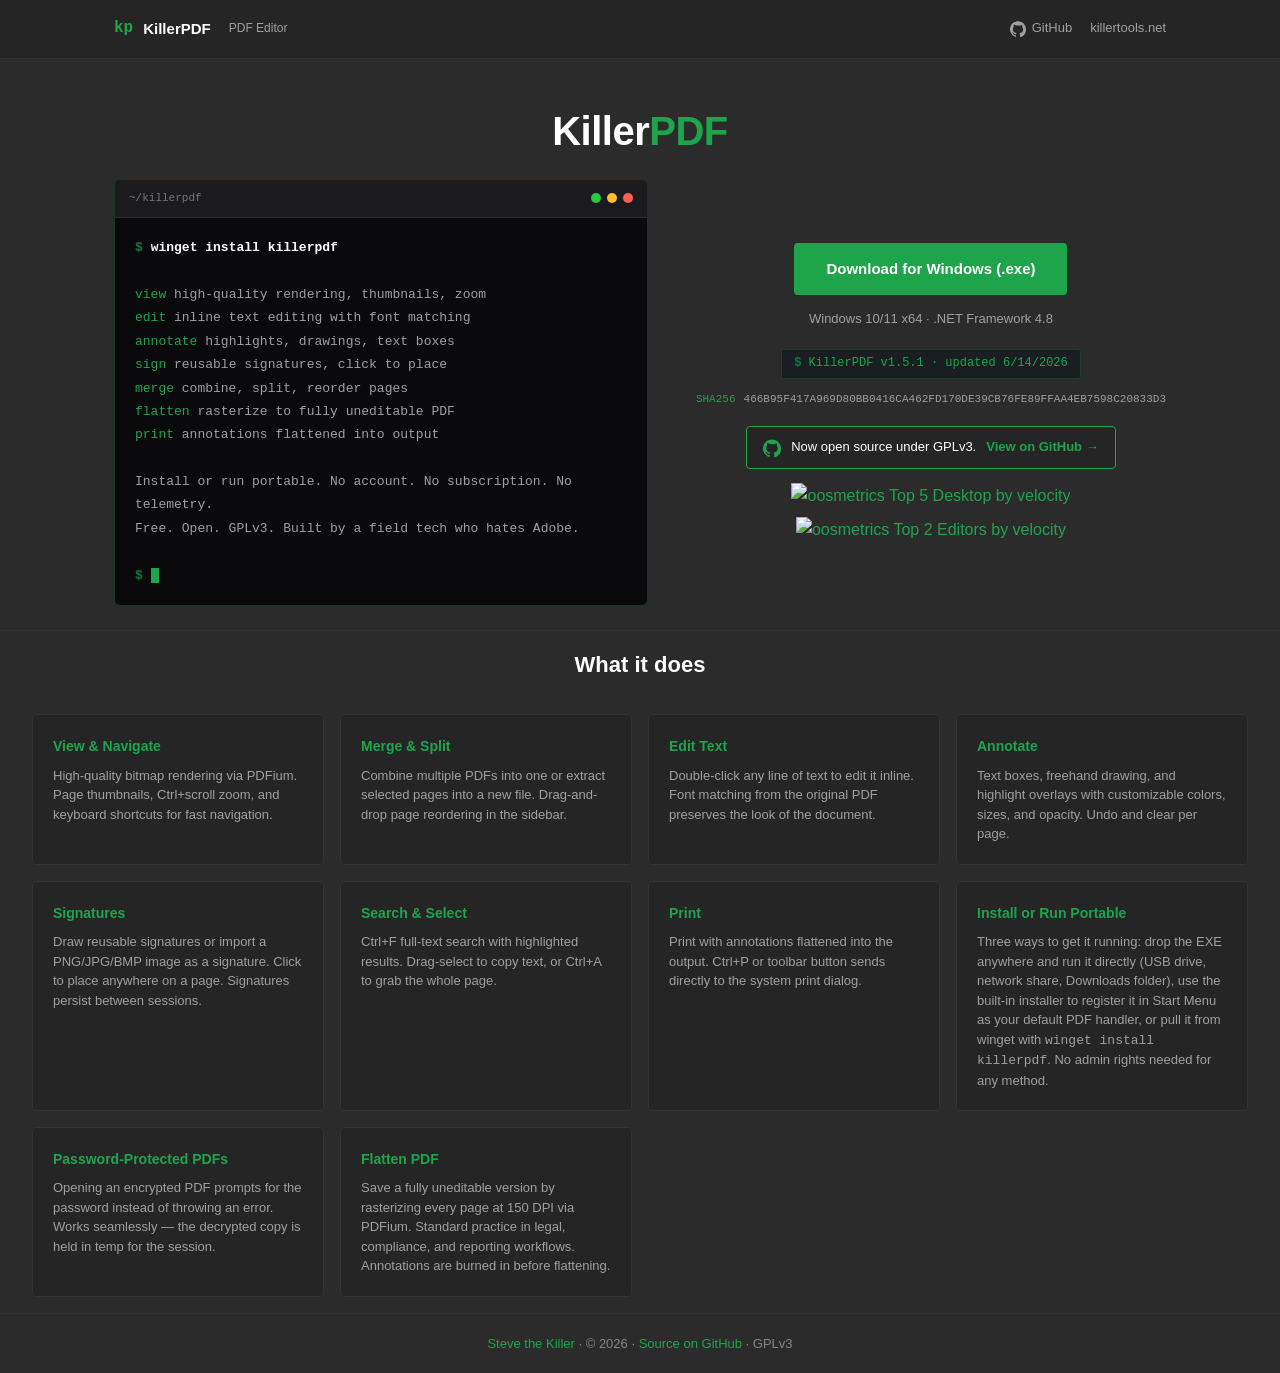
==== pdf-landing/index.html @ 7a5ebb01 "v1.5.1: fix #72 Flate/EOF open, multi-core flatten, grid fixes" ====
<!DOCTYPE html>
<html>
<head>
<meta charset="utf-8">
<meta name="viewport" content="width=device-width, initial-scale=1">
<title>KillerPDF - Free, open-source PDF editor for Windows</title>
<meta name="description" content="One exe. Install or run portable — no account, no subscription, no telemetry. Local PDF editor built by a field tech who hates Adobe. GPLv3.">
<link rel="icon" type="image/x-icon" href="/favicon.ico">
<meta property="og:type" content="website">
<meta property="og:url" content="https://pdf.killertools.net/">
<meta property="og:title" content="KillerPDF - Free, open-source PDF editor for Windows">
<meta property="og:description" content="One exe. Install or run portable — no account, no subscription, no telemetry. Local PDF editor built by a field tech who hates Adobe. GPLv3.">
<meta property="og:image" content="https://pdf.killertools.net/og-image.png">
<meta property="og:image:width" content="1200">
<meta property="og:image:height" content="630">
<meta property="og:image:type" content="image/png">
<meta name="twitter:card" content="summary_large_image">
<meta name="twitter:title" content="KillerPDF - Free, open-source PDF editor for Windows">
<meta name="twitter:description" content="One exe. Install or run portable — no account, no subscription, no telemetry. Local PDF editor built by a field tech who hates Adobe. GPLv3.">
<meta name="twitter:image" content="https://pdf.killertools.net/og-image.png">
<script defer src="https://koya.thekiller.net/script.js" data-website-id="4036b11d-f6c0-4254-b448-933d3e38b0cb"></script>
<style>
*, *::before, *::after { margin: 0; padding: 0; box-sizing: border-box; }
:root {
  --primary: #1ea54c;
  --primary-hover: #36AD6A;
  --primary-pressed: #0C7A43;
  --bg: #2b2b2b;
  --surface: #252525;
  --card-border: #333333;
  --table-header: #353535;
  --text: #ffffff;
  --muted: #a0a0a0;
}
body {
  font-family: -apple-system, BlinkMacSystemFont, 'Segoe UI', Roboto, sans-serif;
  background: var(--bg) url('grain.png') repeat;
  background-size: 256px 256px;
  color: var(--text);
  line-height: 1.6;
  min-height: 100vh;
}
a { color: var(--primary); text-decoration: none; }
a:hover { color: var(--primary-hover); }
.container { max-width: 1100px; margin: 0 auto; padding: 0 24px; }
header { border-bottom: 1px solid var(--card-border); padding: 16px 0; background: var(--surface); }
.header-inner { display: flex; align-items: center; justify-content: space-between; }
.logo { display: flex; align-items: center; gap: 10px; }
.logo-mark { font-family: Consolas, monospace; font-size: 16px; font-weight: bold; color: var(--primary); }
.logo-text { font-size: 15px; font-weight: 600; }
.logo-sub { font-size: 12px; color: var(--muted); margin-left: 8px; }
.header-link { font-size: 13px; color: var(--muted); }
.header-link:hover { color: var(--primary); }
.hero { padding: 40px 0 24px; text-align: center; }
.hero h1 { font-size: 40px; font-weight: 700; margin-bottom: 16px; letter-spacing: -0.5px; }
.hero h1 span { color: var(--primary); }
.hero p { font-size: 17px; color: var(--muted); max-width: 560px; margin: 0 auto 16px; }
.hero p:last-of-type { margin-bottom: 40px; }
.hero-columns { display: grid; grid-template-columns: 1.3fr 1fr; gap: 48px; align-items: center; }
.hero-cta { display: flex; flex-direction: column; align-items: center; }
.terminal { background: #0a0a0c; border: 1px solid rgba(30,165,76,0.3); border-radius: 6px; margin: 0; text-align: left; overflow: hidden; transition: border-color 0.15s; }
.terminal:hover { border-color: rgba(30,165,76,0.6); }
.terminal-bar { display: flex; align-items: center; justify-content: space-between; padding: 10px 14px; background: rgba(255,255,255,0.07); border-bottom: 1px solid rgba(255,255,255,0.08); transition: background 0.1s; }
.terminal:hover .terminal-bar { background: rgba(30,165,76,0.14); }
.terminal-dots { display: flex; gap: 6px; align-items: center; }
.terminal-dot { width: 10px; height: 10px; border-radius: 50%; }
.terminal-dot.green  { background: #28c840; }
.terminal-dot.yellow { background: #febc2e; }
.terminal-dot.red    { background: #ff5f57; }
.terminal-title { font-family: Consolas, monospace; font-size: 11px; color: rgba(255,255,255,0.40); }
.terminal-body { padding: 18px 20px; font-family: Consolas, monospace; font-size: 13px; line-height: 1.8; }
.terminal-body .prompt { color: var(--primary-pressed); font-weight: bold; }
.terminal-body .cmd { color: var(--text); font-weight: bold; }
.terminal-body .flag { color: var(--primary); }
.terminal-body .out { color: var(--muted); }
.terminal-body .out .label { color: var(--primary); }
.terminal-body .cursor { display: inline-block; width: 8px; height: 15px; background: var(--primary); vertical-align: text-bottom; animation: blink 1s step-end infinite; }
@keyframes blink { 50% { opacity: 0; } }
.download-btn { display: inline-flex; align-items: center; gap: 10px; background: var(--primary); color: #fff; font-size: 15px; font-weight: 600; padding: 14px 32px; border-radius: 4px; transition: background 0.15s; }
.download-btn:hover { background: var(--primary-hover); color: #fff; }
.download-btn:active { background: var(--primary-pressed); }
.download-meta { margin-top: 14px; font-size: 13px; color: var(--muted); }
.download-meta code { background: var(--surface); padding: 2px 6px; border-radius: 3px; font-family: Consolas, monospace; font-size: 12px; }.verify-download { margin-top: 14px; font-size: 13px; color: var(--muted); }
.verify-download summary { cursor: pointer; user-select: none; list-style: none; display: inline-flex; align-items: center; gap: 8px; }
.verify-download summary::-webkit-details-marker { display: none; }
.verify-download summary::before { content: ""; display: inline-block; width: 0; height: 0; border-left: 4px solid transparent; border-right: 4px solid transparent; border-top: 5px solid var(--primary); transform: rotate(-90deg); transition: transform 0.15s; }
.verify-download[open] summary::before { transform: rotate(0); }
.verify-download summary:hover { color: var(--text); }
.verify-download-box { margin-top: 12px; padding: 0; font-family: Consolas, monospace; font-size: 11px; color: var(--muted); text-align: center; overflow-x: auto; white-space: nowrap; }
.verify-download-box .hash-label { color: var(--primary); margin-right: 8px; }
.features { padding: 16px 32px; border-top: 1px solid var(--card-border); }
.features-inner { max-width: 1400px; margin: 0 auto; }
.features h2 { font-size: 22px; font-weight: 600; margin-bottom: 32px; text-align: center; }
.feature-grid { display: grid; grid-template-columns: repeat(auto-fill, minmax(260px, 1fr)); gap: 16px; }
.feature-card { background: var(--surface); border: 1px solid var(--card-border); border-radius: 4px; padding: 20px; }
.feature-card h3 { font-size: 14px; font-weight: 600; margin-bottom: 8px; color: var(--primary); }
.feature-card p { font-size: 13px; color: var(--muted); line-height: 1.5; }
.requirements { padding: 40px 0 60px; border-top: 1px solid var(--card-border); }
.requirements h2 { font-size: 22px; font-weight: 600; margin-bottom: 20px; text-align: center; }
.req-box { background: var(--surface); border: 1px solid var(--card-border); border-radius: 4px; padding: 20px 24px; max-width: 480px; margin: 0 auto; }
.req-box p { font-size: 13px; color: var(--muted); margin-bottom: 8px; }
.req-box p:last-child { margin-bottom: 0; }
.req-box strong { color: var(--text); font-weight: 600; }
.req-box a { color: var(--primary); }
footer { border-top: 1px solid var(--card-border); padding: 20px 0; text-align: center; }
footer p { font-size: 13px; color: #838587; }
footer a { color: var(--primary); text-decoration: none; }
footer a:hover { color: var(--primary-hover); }
* { scrollbar-width: thin; scrollbar-color: #1ea54c55 transparent; }
::-webkit-scrollbar { width: 4px; height: 4px; }
::-webkit-scrollbar-track { background: transparent; }
::-webkit-scrollbar-thumb { background: #1ea54c55; border-radius: 4px; }
::-webkit-scrollbar-thumb:hover { background: #1ea54c; }
.version-badge { display: inline-block; background: #1a1d22; border: 1px solid rgba(30,165,76,0.25); border-radius: 3px; padding: 4px 12px; font-family: Consolas, monospace; font-size: 12px; color: var(--primary); margin-top: 20px; }
.version-badge .prompt { color: var(--primary-pressed); font-weight: bold; }
.updated-date { margin-top: 8px; font-size: 11px; color: var(--muted); font-family: Consolas, monospace; text-align: center; }
.oss-banner { display: flex; align-items: center; justify-content: center; gap: 10px; margin-top: 18px; padding: 10px 16px; background: var(--surface); border: 1px solid var(--primary); border-radius: 4px; max-width: 480px; margin-left: auto; margin-right: auto; font-size: 13px; }
.oss-banner svg { width: 18px; height: 18px; flex-shrink: 0; fill: var(--primary); }
.oss-banner .oss-text { color: var(--text); }
.oss-banner .oss-link { color: var(--primary); font-weight: 600; }
.oss-banner .oss-link:hover { color: var(--primary-hover); text-decoration: underline; }
.header-gh { display: inline-flex; align-items: center; gap: 6px; }
.header-gh svg { width: 16px; height: 16px; fill: currentColor; }
@media (max-width: 700px) {
  .hero-columns { grid-template-columns: 1fr; }
}
@media (max-width: 600px) {
  .hero { padding: 48px 0 40px; }
  .hero h1 { font-size: 28px; }
  .hero p { font-size: 15px; }
  .terminal-body { font-size: 12px; padding: 14px 16px; }
  .feature-grid { gap: 10px; }
}
</style>
</head>
<body>
<header>
<div class="container">
<div class="header-inner">
<div class="logo">
<span class="logo-mark">kp</span>
<span class="logo-text">KillerPDF</span>
<span class="logo-sub">PDF Editor</span>
</div>
<div style="display: flex; align-items: center; gap: 18px;">
<a href="https://github.com/SteveTheKiller/KillerPDF" class="header-link header-gh" target="_blank" rel="noopener"><svg viewBox="0 0 24 24"><path d="M12 .5C5.37.5 0 5.87 0 12.5c0 5.29 3.44 9.77 8.2 11.36.6.11.82-.26.82-.58v-2.04c-3.34.72-4.04-1.61-4.04-1.61-.55-1.38-1.34-1.75-1.34-1.75-1.09-.74.08-.73.08-.73 1.2.08 1.84 1.24 1.84 1.24 1.07 1.84 2.81 1.31 3.5 1 .11-.78.42-1.31.76-1.61-2.67-.3-5.47-1.33-5.47-5.93 0-1.31.47-2.38 1.24-3.22-.13-.3-.54-1.52.11-3.17 0 0 1.01-.32 3.3 1.23A11.5 11.5 0 0112 6.8c1.02 0 2.05.14 3 .4 2.29-1.55 3.3-1.23 3.3-1.23.65 1.65.24 2.87.12 3.17.77.84 1.23 1.91 1.23 3.22 0 4.61-2.8 5.63-5.48 5.92.43.37.81 1.1.81 2.22v3.29c0 .32.22.7.82.58A12 12 0 0024 12.5C24 5.87 18.63.5 12 .5z"/></svg>GitHub</a>
<a href="https://killertools.net" class="header-link">killertools.net</a>
</div>
</div>
</div>
</header>

<div class="container">
<section class="hero">
<h1>Killer<span>PDF</span></h1>
<div class="hero-columns">
<div class="hero-terminal">
<div class="terminal">
<div class="terminal-bar">
<span class="terminal-title">~/killerpdf</span>
<div class="terminal-dots"><span class="terminal-dot green"></span><span class="terminal-dot yellow"></span><span class="terminal-dot red"></span></div>
</div>
<div class="terminal-body">
<span class="prompt">$</span> <span class="cmd">winget install killerpdf</span><br>
<br>
<span class="out"><span class="label">view</span> high-quality rendering, thumbnails, zoom</span><br>
<span class="out"><span class="label">edit</span> inline text editing with font matching</span><br>
<span class="out"><span class="label">annotate</span> highlights, drawings, text boxes</span><br>
<span class="out"><span class="label">sign</span> reusable signatures, click to place</span><br>
<span class="out"><span class="label">merge</span> combine, split, reorder pages</span><br>
<span class="out"><span class="label">flatten</span> rasterize to fully uneditable PDF</span><br>
<span class="out"><span class="label">print</span> annotations flattened into output</span><br>
<br>
<span class="out">Install or run portable. No account. No subscription. No telemetry.</span><br>
<span class="out">Free. Open. GPLv3. Built by a field tech who hates Adobe.</span><br>
<br>
<span class="prompt">$</span> <span class="cursor"></span>
</div>
</div>
</div>
<div class="hero-cta">
<a href="https://github.com/SteveTheKiller/KillerPDF/releases/latest/download/KillerPDF.exe" class="download-btn">Download for Windows (.exe)</a>
<div class="download-meta">Windows 10/11 x64 · .NET Framework 4.8</div>
<div class="version-badge"><span class="prompt">$</span> KillerPDF v1.5.1 &middot; updated 6/14/2026</div>
<div class="verify-download-box"><span class="hash-label">SHA256</span>466B95F417A969D80BB0416CA462FD170DE39CB76FE89FFAA4EB7598C20833D3</div>
<div class="oss-banner">
<svg viewBox="0 0 24 24"><path d="M12 .5C5.37.5 0 5.87 0 12.5c0 5.29 3.44 9.77 8.2 11.36.6.11.82-.26.82-.58v-2.04c-3.34.72-4.04-1.61-4.04-1.61-.55-1.38-1.34-1.75-1.34-1.75-1.09-.74.08-.73.08-.73 1.2.08 1.84 1.24 1.84 1.24 1.07 1.84 2.81 1.31 3.5 1 .11-.78.42-1.31.76-1.61-2.67-.3-5.47-1.33-5.47-5.93 0-1.31.47-2.38 1.24-3.22-.13-.3-.54-1.52.11-3.17 0 0 1.01-.32 3.3 1.23A11.5 11.5 0 0112 6.8c1.02 0 2.05.14 3 .4 2.29-1.55 3.3-1.23 3.3-1.23.65 1.65.24 2.87.12 3.17.77.84 1.23 1.91 1.23 3.22 0 4.61-2.8 5.63-5.48 5.92.43.37.81 1.1.81 2.22v3.29c0 .32.22.7.82.58A12 12 0 0024 12.5C24 5.87 18.63.5 12 .5z"/></svg>
<span class="oss-text">Now open source under GPLv3.</span>
<a href="https://github.com/SteveTheKiller/KillerPDF" class="oss-link" target="_blank" rel="noopener">View on GitHub &rarr;</a>
</div>
<div style="display:flex;flex-direction:column;align-items:center;gap:8px;margin-top:14px;"><a href="https://oosmetrics.com/repo/SteveTheKiller/KillerPDF" target="_blank" rel="noopener"><img src="badge-top5-desktop.svg" alt="oosmetrics Top 5 Desktop by velocity"></a><a href="https://oosmetrics.com/repo/SteveTheKiller/KillerPDF" target="_blank" rel="noopener"><img src="badge-top2-editors.svg" alt="oosmetrics Top 2 Editors by velocity"></a></div>
</div>
</div>
</section>
</div>

<section class="features">
<div class="features-inner">
<h2>What it does</h2>
<div class="feature-grid">
<div class="feature-card">
<h3>View &amp; Navigate</h3>
<p>High-quality bitmap rendering via PDFium. Page thumbnails, Ctrl+scroll zoom, and keyboard shortcuts for fast navigation.</p>
</div>
<div class="feature-card">
<h3>Merge &amp; Split</h3>
<p>Combine multiple PDFs into one or extract selected pages into a new file. Drag-and-drop page reordering in the sidebar.</p>
</div>
<div class="feature-card">
<h3>Edit Text</h3>
<p>Double-click any line of text to edit it inline. Font matching from the original PDF preserves the look of the document.</p>
</div>
<div class="feature-card">
<h3>Annotate</h3>
<p>Text boxes, freehand drawing, and highlight overlays with customizable colors, sizes, and opacity. Undo and clear per page.</p>
</div>
<div class="feature-card">
<h3>Signatures</h3>
<p>Draw reusable signatures or import a PNG/JPG/BMP image as a signature. Click to place anywhere on a page. Signatures persist between sessions.</p>
</div>
<div class="feature-card">
<h3>Search &amp; Select</h3>
<p>Ctrl+F full-text search with highlighted results. Drag-select to copy text, or Ctrl+A to grab the whole page.</p>
</div>
<div class="feature-card">
<h3>Print</h3>
<p>Print with annotations flattened into the output. Ctrl+P or toolbar button sends directly to the system print dialog.</p>
</div>
<div class="feature-card">
<h3>Install or Run Portable</h3>
<p>Three ways to get it running: drop the EXE anywhere and run it directly (USB drive, network share, Downloads folder), use the built-in installer to register it in Start Menu as your default PDF handler, or pull it from winget with <code>winget install killerpdf</code>. No admin rights needed for any method.</p>
</div>
<div class="feature-card">
<h3>Password-Protected PDFs</h3>
<p>Opening an encrypted PDF prompts for the password instead of throwing an error. Works seamlessly — the decrypted copy is held in temp for the session.</p>
</div>
<div class="feature-card">
<h3>Flatten PDF</h3>
<p>Save a fully uneditable version by rasterizing every page at 150 DPI via PDFium. Standard practice in legal, compliance, and reporting workflows. Annotations are burned in before flattening.</p>
</div>
</div>
</div>
</section>

<footer>
<div class="container">
<p><a href="https://thekiller.net">Steve the Killer</a> · © 2026 · <a href="https://github.com/SteveTheKiller/KillerPDF" target="_blank" rel="noopener">Source on GitHub</a> · GPLv3</p>
</div>
</footer>
</body>
</html>
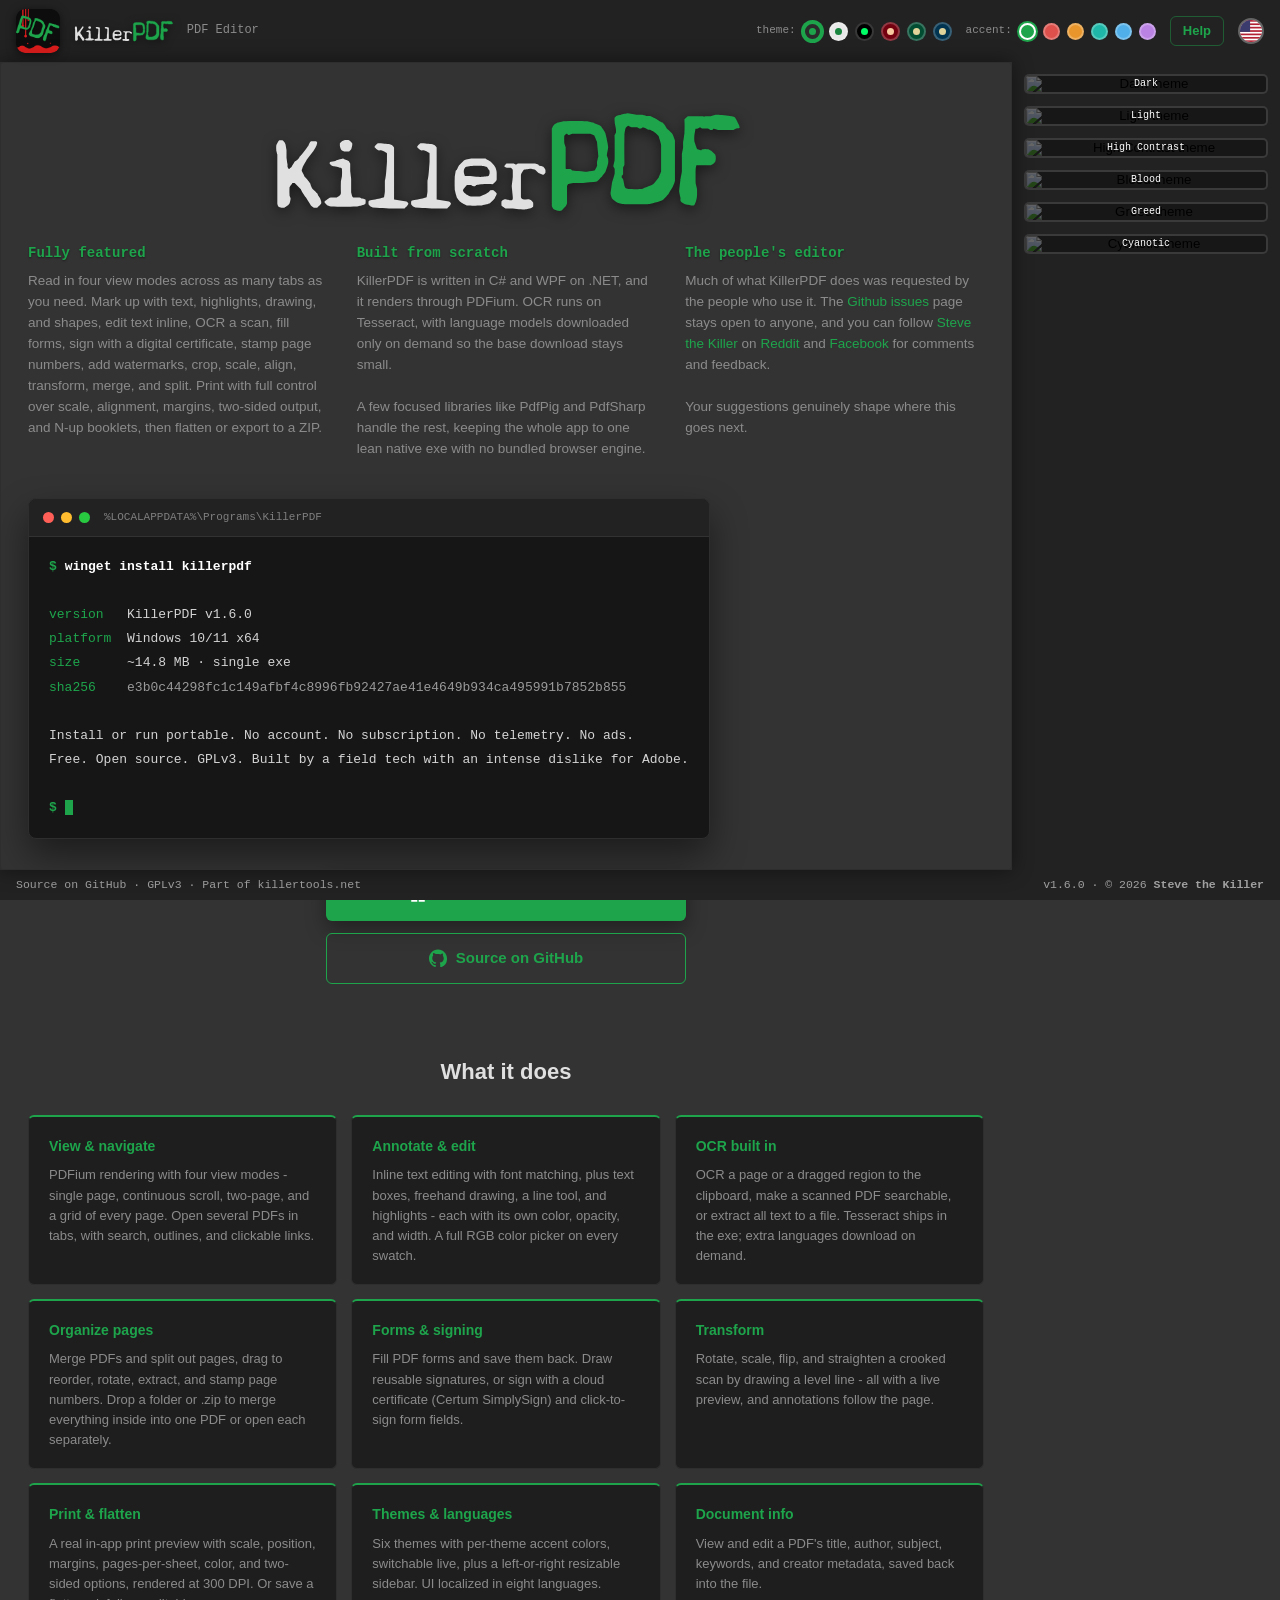
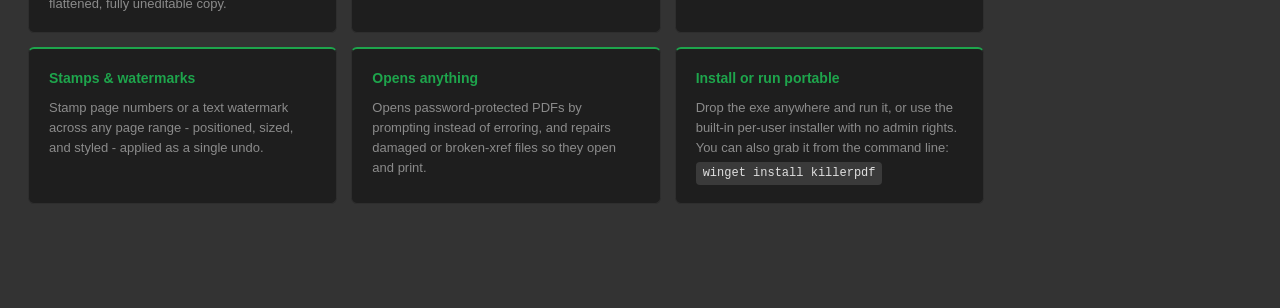
==== commit 126f915a: "v1.5.9: flicker-free equal-width tabs, themed outline sidebar, OCR/stamp toolbar fixes, bigger title" ====
--- a/pdf-landing/index.html
+++ b/pdf-landing/index.html
@@ -1,251 +1,248 @@
 <!DOCTYPE html>
-<html>
+<html lang="en" data-theme="dark">
 <head>
 <meta charset="utf-8">
 <meta name="viewport" content="width=device-width, initial-scale=1">
+<meta name="darkreader-lock">
 <title>KillerPDF - Free, open-source PDF editor for Windows</title>
-<meta name="description" content="One exe. Install or run portable — no account, no subscription, no telemetry. Local PDF editor built by a field tech who hates Adobe. GPLv3.">
-<link rel="icon" type="image/x-icon" href="/favicon.ico">
+<meta name="description" content="One exe. Install or run portable - no account, no subscription, no telemetry. Local PDF editor. GPLv3.">
+<link rel="icon" type="image/x-icon" href="kp-icon.ico">
 <meta property="og:type" content="website">
 <meta property="og:url" content="https://pdf.killertools.net/">
 <meta property="og:title" content="KillerPDF - Free, open-source PDF editor for Windows">
-<meta property="og:description" content="One exe. Install or run portable — no account, no subscription, no telemetry. Local PDF editor built by a field tech who hates Adobe. GPLv3.">
+<meta property="og:description" content="One exe. Install or run portable - no account, no subscription, no telemetry. Local PDF editor. GPLv3.">
 <meta property="og:image" content="https://pdf.killertools.net/og-image.png">
 <meta property="og:image:width" content="1200">
 <meta property="og:image:height" content="630">
 <meta property="og:image:type" content="image/png">
 <meta name="twitter:card" content="summary_large_image">
 <meta name="twitter:title" content="KillerPDF - Free, open-source PDF editor for Windows">
-<meta name="twitter:description" content="One exe. Install or run portable — no account, no subscription, no telemetry. Local PDF editor built by a field tech who hates Adobe. GPLv3.">
+<meta name="twitter:description" content="One exe. Install or run portable - no account, no subscription, no telemetry. Local PDF editor. GPLv3.">
 <meta name="twitter:image" content="https://pdf.killertools.net/og-image.png">
 <script defer src="https://koya.thekiller.net/script.js" data-website-id="4036b11d-f6c0-4254-b448-933d3e38b0cb"></script>
+<link rel="stylesheet" href="kp.css">
 <style>
-*, *::before, *::after { margin: 0; padding: 0; box-sizing: border-box; }
-:root {
-  --primary: #1ea54c;
-  --primary-hover: #36AD6A;
-  --primary-pressed: #0C7A43;
-  --bg: #2b2b2b;
-  --surface: #252525;
-  --card-border: #333333;
-  --table-header: #353535;
-  --text: #ffffff;
-  --muted: #a0a0a0;
-}
-body {
-  font-family: -apple-system, BlinkMacSystemFont, 'Segoe UI', Roboto, sans-serif;
-  background: var(--bg) url('grain.png') repeat;
-  background-size: 256px 256px;
-  color: var(--text);
-  line-height: 1.6;
-  min-height: 100vh;
-}
-a { color: var(--primary); text-decoration: none; }
-a:hover { color: var(--primary-hover); }
-.container { max-width: 1100px; margin: 0 auto; padding: 0 24px; }
-header { border-bottom: 1px solid var(--card-border); padding: 16px 0; background: var(--surface); }
-.header-inner { display: flex; align-items: center; justify-content: space-between; }
-.logo { display: flex; align-items: center; gap: 10px; }
-.logo-mark { font-family: Consolas, monospace; font-size: 16px; font-weight: bold; color: var(--primary); }
-.logo-text { font-size: 15px; font-weight: 600; }
-.logo-sub { font-size: 12px; color: var(--muted); margin-left: 8px; }
-.header-link { font-size: 13px; color: var(--muted); }
-.header-link:hover { color: var(--primary); }
-.hero { padding: 40px 0 24px; text-align: center; }
-.hero h1 { font-size: 40px; font-weight: 700; margin-bottom: 16px; letter-spacing: -0.5px; }
-.hero h1 span { color: var(--primary); }
-.hero p { font-size: 17px; color: var(--muted); max-width: 560px; margin: 0 auto 16px; }
-.hero p:last-of-type { margin-bottom: 40px; }
-.hero-columns { display: grid; grid-template-columns: 1.3fr 1fr; gap: 48px; align-items: center; }
-.hero-cta { display: flex; flex-direction: column; align-items: center; }
-.terminal { background: #0a0a0c; border: 1px solid rgba(30,165,76,0.3); border-radius: 6px; margin: 0; text-align: left; overflow: hidden; transition: border-color 0.15s; }
-.terminal:hover { border-color: rgba(30,165,76,0.6); }
-.terminal-bar { display: flex; align-items: center; justify-content: space-between; padding: 10px 14px; background: rgba(255,255,255,0.07); border-bottom: 1px solid rgba(255,255,255,0.08); transition: background 0.1s; }
-.terminal:hover .terminal-bar { background: rgba(30,165,76,0.14); }
-.terminal-dots { display: flex; gap: 6px; align-items: center; }
-.terminal-dot { width: 10px; height: 10px; border-radius: 50%; }
-.terminal-dot.green  { background: #28c840; }
-.terminal-dot.yellow { background: #febc2e; }
-.terminal-dot.red    { background: #ff5f57; }
-.terminal-title { font-family: Consolas, monospace; font-size: 11px; color: rgba(255,255,255,0.40); }
-.terminal-body { padding: 18px 20px; font-family: Consolas, monospace; font-size: 13px; line-height: 1.8; }
-.terminal-body .prompt { color: var(--primary-pressed); font-weight: bold; }
-.terminal-body .cmd { color: var(--text); font-weight: bold; }
-.terminal-body .flag { color: var(--primary); }
-.terminal-body .out { color: var(--muted); }
-.terminal-body .out .label { color: var(--primary); }
-.terminal-body .cursor { display: inline-block; width: 8px; height: 15px; background: var(--primary); vertical-align: text-bottom; animation: blink 1s step-end infinite; }
+/* ---- Page-specific (landing) ---- */
+.content-inner { max-width: 1100px; margin: 0 auto; padding: 0 28px 50px; }
+
+/* Hero */
+.hero { padding: 48px 0 30px; text-align: center; }
+.hero .wm-logo { height: clamp(54px, 10vw, 104px); margin: 0 auto; filter: drop-shadow(0 4px 7px rgba(0,0,0,0.5)); }
+.hero .tagline { margin: 20px auto 0; max-width: 600px; font-size: 16px; color: var(--text2); }
+.hero-grid { display: flex; flex-wrap: wrap; gap: 30px 40px; align-items: center; margin: 38px auto 0; max-width: 980px; text-align: left; }
+
+/* Terminal (flat, no glow) */
+.terminal { background: #161616; border: 1px solid var(--border); border-radius: 8px; overflow: hidden; box-shadow: 0 16px 36px rgba(0,0,0,0.45); flex: 0 1 auto; width: max-content; max-width: 100%; }
+.terminal-bar { display: flex; align-items: center; gap: 10px; padding: 10px 14px; background: rgba(255,255,255,0.05); border-bottom: 1px solid rgba(255,255,255,0.07); }
+.terminal-dots { display: flex; gap: 7px; }
+.terminal-dot { width: 11px; height: 11px; border-radius: 50%; }
+.terminal-dot.red { background:#ff5f57; } .terminal-dot.yellow { background:#febc2e; } .terminal-dot.green { background:#28c840; }
+.terminal-title { font-family: Consolas, monospace; font-size: 11px; color: rgba(255,255,255,0.42); margin-left: 4px; }
+.terminal-body { padding: 18px 20px; font-family: Consolas, monospace; font-size: 13px; line-height: 1.85; color: #d4d4d4; white-space: nowrap; overflow-x: auto; }
+.terminal-body .prompt { color: #1ea54c; font-weight: bold; }
+.terminal-body .cmd { color: #fff; font-weight: bold; }
+.terminal-body .label { color: #1ea54c; }
+.terminal-body .hash { word-break: break-all; color: #9a9a9a; }
+.terminal-body .cursor { display: inline-block; width: 8px; height: 15px; background: #1ea54c; vertical-align: text-bottom; animation: blink 1s step-end infinite; }
 @keyframes blink { 50% { opacity: 0; } }
-.download-btn { display: inline-flex; align-items: center; gap: 10px; background: var(--primary); color: #fff; font-size: 15px; font-weight: 600; padding: 14px 32px; border-radius: 4px; transition: background 0.15s; }
-.download-btn:hover { background: var(--primary-hover); color: #fff; }
-.download-btn:active { background: var(--primary-pressed); }
-.download-meta { margin-top: 14px; font-size: 13px; color: var(--muted); }
-.download-meta code { background: var(--surface); padding: 2px 6px; border-radius: 3px; font-family: Consolas, monospace; font-size: 12px; }.verify-download { margin-top: 14px; font-size: 13px; color: var(--muted); }
-.verify-download summary { cursor: pointer; user-select: none; list-style: none; display: inline-flex; align-items: center; gap: 8px; }
-.verify-download summary::-webkit-details-marker { display: none; }
-.verify-download summary::before { content: ""; display: inline-block; width: 0; height: 0; border-left: 4px solid transparent; border-right: 4px solid transparent; border-top: 5px solid var(--primary); transform: rotate(-90deg); transition: transform 0.15s; }
-.verify-download[open] summary::before { transform: rotate(0); }
-.verify-download summary:hover { color: var(--text); }
-.verify-download-box { margin-top: 12px; padding: 0; font-family: Consolas, monospace; font-size: 11px; color: var(--muted); text-align: center; overflow-x: auto; white-space: nowrap; }
-.verify-download-box .hash-label { color: var(--primary); margin-right: 8px; }
-.features { padding: 16px 32px; border-top: 1px solid var(--card-border); }
-.features-inner { max-width: 1400px; margin: 0 auto; }
-.features h2 { font-size: 22px; font-weight: 600; margin-bottom: 32px; text-align: center; }
-.feature-grid { display: grid; grid-template-columns: repeat(auto-fill, minmax(260px, 1fr)); gap: 16px; }
-.feature-card { background: var(--surface); border: 1px solid var(--card-border); border-radius: 4px; padding: 20px; }
-.feature-card h3 { font-size: 14px; font-weight: 600; margin-bottom: 8px; color: var(--primary); }
-.feature-card p { font-size: 13px; color: var(--muted); line-height: 1.5; }
-.requirements { padding: 40px 0 60px; border-top: 1px solid var(--card-border); }
-.requirements h2 { font-size: 22px; font-weight: 600; margin-bottom: 20px; text-align: center; }
-.req-box { background: var(--surface); border: 1px solid var(--card-border); border-radius: 4px; padding: 20px 24px; max-width: 480px; margin: 0 auto; }
-.req-box p { font-size: 13px; color: var(--muted); margin-bottom: 8px; }
-.req-box p:last-child { margin-bottom: 0; }
-.req-box strong { color: var(--text); font-weight: 600; }
-.req-box a { color: var(--primary); }
-footer { border-top: 1px solid var(--card-border); padding: 20px 0; text-align: center; }
-footer p { font-size: 13px; color: #838587; }
-footer a { color: var(--primary); text-decoration: none; }
-footer a:hover { color: var(--primary-hover); }
-* { scrollbar-width: thin; scrollbar-color: #1ea54c55 transparent; }
-::-webkit-scrollbar { width: 4px; height: 4px; }
-::-webkit-scrollbar-track { background: transparent; }
-::-webkit-scrollbar-thumb { background: #1ea54c55; border-radius: 4px; }
-::-webkit-scrollbar-thumb:hover { background: #1ea54c; }
-.version-badge { display: inline-block; background: #1a1d22; border: 1px solid rgba(30,165,76,0.25); border-radius: 3px; padding: 4px 12px; font-family: Consolas, monospace; font-size: 12px; color: var(--primary); margin-top: 20px; }
-.version-badge .prompt { color: var(--primary-pressed); font-weight: bold; }
-.updated-date { margin-top: 8px; font-size: 11px; color: var(--muted); font-family: Consolas, monospace; text-align: center; }
-.oss-banner { display: flex; align-items: center; justify-content: center; gap: 10px; margin-top: 18px; padding: 10px 16px; background: var(--surface); border: 1px solid var(--primary); border-radius: 4px; max-width: 480px; margin-left: auto; margin-right: auto; font-size: 13px; }
-.oss-banner svg { width: 18px; height: 18px; flex-shrink: 0; fill: var(--primary); }
-.oss-banner .oss-text { color: var(--text); }
-.oss-banner .oss-link { color: var(--primary); font-weight: 600; }
-.oss-banner .oss-link:hover { color: var(--primary-hover); text-decoration: underline; }
-.header-gh { display: inline-flex; align-items: center; gap: 6px; }
-.header-gh svg { width: 16px; height: 16px; fill: currentColor; }
-@media (max-width: 700px) {
-  .hero-columns { grid-template-columns: 1fr; }
-}
-@media (max-width: 600px) {
-  .hero { padding: 48px 0 40px; }
-  .hero h1 { font-size: 28px; }
-  .hero p { font-size: 15px; }
-  .terminal-body { font-size: 12px; padding: 14px 16px; }
-  .feature-grid { gap: 10px; }
+
+/* Download CTA (flat) */
+.hero-cta { display: flex; flex-direction: column; align-items: flex-start; gap: 14px; flex: 1 1 260px; }
+.cta-row { display: flex; flex-direction: column; gap: 12px; align-items: center; width: 100%; }
+.download-btn { display: flex; align-items: center; justify-content: center; gap: 10px; width: 100%; max-width: 360px; background: var(--btn); color: var(--btn-text); font-size: 15px; font-weight: 700; padding: 14px 28px; border-radius: 6px; box-shadow: 0 8px 20px rgba(0,0,0,0.35); transition: filter 0.15s, transform 0.1s; }
+.download-btn:hover { filter: brightness(1.1); color: var(--btn-text); }
+.download-btn:active { transform: translateY(1px); }
+.download-btn svg { width: 18px; height: 18px; fill: currentColor; }
+.gh-btn { display: flex; align-items: center; justify-content: center; gap: 9px; width: 100%; max-width: 360px; border: 1.5px solid var(--btn); color: var(--btn); background: transparent; font-size: 15px; font-weight: 700; padding: 12.5px 24px; border-radius: 6px; transition: background 0.15s, color 0.15s; }
+.gh-btn:hover { background: var(--btn); color: var(--btn-text); }
+.gh-btn svg { width: 18px; height: 18px; fill: currentColor; }
+.hero-blurbs { display: grid; grid-template-columns: repeat(3, 1fr); gap: 30px; max-width: 980px; margin: 28px auto 0; text-align: left; }
+.blurb h3 { font-family: Consolas, monospace; font-size: 14px; font-weight: 700; color: var(--accent); margin-bottom: 7px; text-shadow: 0 1px 2px rgba(0,0,0,0.45); }
+.blurb p { font-size: 13.5px; color: var(--muted); line-height: 1.55; }
+
+/* Features */
+.features { padding: 40px 0 24px; }
+.features h2 { font-size: 22px; font-weight: 700; text-align: center; margin-bottom: 26px; }
+.feature-grid { display: grid; grid-template-columns: repeat(auto-fill, minmax(230px, 1fr)); gap: 14px; }
+.feature-card { background: var(--modal); border: 1px solid var(--border); border-top: 2px solid var(--accent); border-radius: 6px; padding: 18px 20px; transition: transform 0.12s, box-shadow 0.12s; }
+.feature-card:hover { transform: translateY(-3px); box-shadow: 0 14px 28px rgba(0,0,0,0.4); }
+.feature-card h3 { font-size: 14px; font-weight: 700; margin-bottom: 8px; color: var(--accent); }
+.feature-card p { font-size: 13px; color: var(--muted); line-height: 1.55; }
+.feature-card code { display: inline-block; margin-top: 4px; background: var(--panel); padding: 2px 7px; border-radius: 4px; font-family: Consolas, monospace; font-size: 12px; color: var(--text); white-space: nowrap; }
+
+/* Sidebar (the app's thumbnail pane) */
+.sb-thumbs { padding: 12px; display: flex; flex-direction: column; gap: 12px; overflow-y: auto; flex: 1; }
+.sb-thumb { border: 2px solid transparent; border-radius: 5px; overflow: hidden; cursor: pointer; background: var(--panel); transition: border-color 0.15s, transform 0.12s; position: relative; }
+.sb-thumb:hover { transform: translateY(-2px); border-color: color-mix(in srgb, var(--accent) 50%, var(--border)); }
+.sb-thumb img { display: block; width: 100%; height: auto; }
+.sb-thumb .lbl { position: absolute; left: 0; right: 0; bottom: 0; font-size: 10px; font-family: Consolas, monospace; text-align: center; padding: 3px 0; background: rgba(0,0,0,0.6); color: #fff; }
+
+/* Narrow screens: stack everything, drop the screenshot strip to the bottom */
+@media (max-width: 900px) {
+  .content-inner { padding: 0 16px 42px; }
+  .hero-grid { flex-direction: column; align-items: stretch; }
+  .terminal { min-width: 0; width: 100%; flex: 1 1 auto; }
+  .terminal-body { font-size: 12px; }
+  .hero-blurbs { grid-template-columns: 1fr; gap: 22px; }
+  .feature-grid { grid-template-columns: 1fr; }
+  .hero-cta { align-items: center; text-align: center; }
+  .sb-thumbs { flex-direction: row; overflow-x: auto; }
+  .sb-thumb { min-width: 150px; }
 }
 </style>
 </head>
 <body>
-<header>
-<div class="container">
-<div class="header-inner">
-<div class="logo">
-<span class="logo-mark">kp</span>
-<span class="logo-text">KillerPDF</span>
-<span class="logo-sub">PDF Editor</span>
-</div>
-<div style="display: flex; align-items: center; gap: 18px;">
-<a href="https://github.com/SteveTheKiller/KillerPDF" class="header-link header-gh" target="_blank" rel="noopener"><svg viewBox="0 0 24 24"><path d="M12 .5C5.37.5 0 5.87 0 12.5c0 5.29 3.44 9.77 8.2 11.36.6.11.82-.26.82-.58v-2.04c-3.34.72-4.04-1.61-4.04-1.61-.55-1.38-1.34-1.75-1.34-1.75-1.09-.74.08-.73.08-.73 1.2.08 1.84 1.24 1.84 1.24 1.07 1.84 2.81 1.31 3.5 1 .11-.78.42-1.31.76-1.61-2.67-.3-5.47-1.33-5.47-5.93 0-1.31.47-2.38 1.24-3.22-.13-.3-.54-1.52.11-3.17 0 0 1.01-.32 3.3 1.23A11.5 11.5 0 0112 6.8c1.02 0 2.05.14 3 .4 2.29-1.55 3.3-1.23 3.3-1.23.65 1.65.24 2.87.12 3.17.77.84 1.23 1.91 1.23 3.22 0 4.61-2.8 5.63-5.48 5.92.43.37.81 1.1.81 2.22v3.29c0 .32.22.7.82.58A12 12 0 0024 12.5C24 5.87 18.63.5 12 .5z"/></svg>GitHub</a>
-<a href="https://killertools.net" class="header-link">killertools.net</a>
-</div>
-</div>
-</div>
-</header>
-
-<div class="container">
+
+<!-- Wordmark glyphs, rendered from the app's typewriter font -->
+<svg width="0" height="0" style="position:absolute" aria-hidden="true"><defs>
+<g id="wmg" transform="translate(40,944) scale(1,-1)"><g class="wm-killer" transform="translate(-26,0)"><path d="M37 517V48Q37 43 41.0 32.0Q45 21 47 19Q48 17 59.5 13.5Q71 10 76 9Q77 9 83.0 8.5Q89 8 92 8Q94 8 99.5 8.5Q105 9 105 9Q107 10 118.5 17.5Q130 25 135 29Q139 32 146.0 39.0Q153 46 154 48Q155 51 157.0 57.5Q159 64 160.5 72.0Q162 80 163.0 87.0Q164 94 164 97Q164 98 162.5 102.5Q161 107 159.0 111.5Q157 116 155.5 120.5Q154 125 154 126Q154 127 154 132Q154 138 153.5 145.0Q153 152 153 159Q153 166 153 170Q153 177 153.5 190.5Q154 204 154 205Q155 207 158.5 212.5Q162 218 166.5 224.0Q171 230 175.5 236.0Q180 242 183 244Q184 244 187.5 244.5Q191 245 193 245Q195 245 198.5 244.5Q202 244 203 244L262 185Q263 183 266.5 175.0Q270 167 271 165Q273 161 277.5 153.5Q282 146 287.0 138.5Q292 131 296.0 124.5Q300 118 301 117Q302 115 306.0 111.5Q310 108 311 107Q313 104 320.0 92.5Q327 81 335.0 67.5Q343 54 350.0 43.0Q357 32 359 29Q362 26 373.0 18.5Q384 11 389 9Q390 9 396.0 8.5Q402 8 404 8Q407 8 412.5 8.5Q418 9 418 9Q420 10 426.0 15.5Q432 21 438.0 27.0Q444 33 449.5 39.0Q455 45 457 48Q457 48 457.5 51.5Q458 55 458 57Q458 59 457.5 63.0Q457 67 457 68Q456 72 452.5 83.0Q449 94 447 97Q447 98 444.0 102.5Q441 107 438.0 111.5Q435 116 432.0 120.5Q429 125 428 126Q427 128 423.5 136.0Q420 144 418.0 146.0Q416 148 409.0 155.0Q402 162 393.5 170.0Q385 178 377.5 185.5Q370 193 369 195Q368 196 365.0 203.5Q362 211 359.0 219.0Q356 227 353.5 234.5Q351 242 350 244Q349 245 345.5 250.0Q342 255 337.0 261.5Q332 268 327.5 274.0Q323 280 320 283Q319 285 310.5 292.5Q302 300 301 302Q299 305 295.0 313.0Q291 321 286.5 330.0Q282 339 277.5 348.0Q273 357 271 361V366V371Q273 376 276.5 387.0Q280 398 281 400Q283 404 288.5 414.5Q294 425 300.5 436.0Q307 447 312.5 456.5Q318 466 320.0 469.0Q322 472 331.0 483.5Q340 495 349.5 508.0Q359 521 368.0 532.5Q377 544 379.0 547.0Q381 550 385.5 557.0Q390 564 394.5 571.5Q399 579 403.0 586.0Q407 593 408 596Q410 598 413.5 609.0Q417 620 418 625V630V635Q417 637 413.5 640.5Q410 644 408 645H384H359Q358 644 354.5 640.5Q351 637 350.0 635.0Q349 633 346.0 627.5Q343 622 340.0 615.0Q337 608 334.0 602.5Q331 597 330 596Q328 593 320.0 582.0Q312 571 302.5 558.5Q293 546 284.0 534.5Q275 523 271 517Q270 515 262.0 507.5Q254 500 252 498Q251 497 248.5 492.5Q246 488 242.5 483.0Q239 478 236.0 474.0Q233 470 232.0 469.0Q231 468 227.0 465.0Q223 462 217.5 459.0Q212 456 208.0 453.0Q204 450 203 449Q201 447 197.0 440.0Q193 433 188.0 425.0Q183 417 179.0 409.5Q175 402 174 400Q172 397 164.0 390.0Q156 383 154 381Q154 380 152 380Q150 380 149 380Q145 380 144 381Q142 383 139.0 390.0Q136 397 135 400Q134 402 134.5 410.0Q135 418 135 420Q135 422 133.0 432.0Q131 442 129.5 453.5Q128 465 126.5 475.0Q125 485 125 488Q125 491 125 501Q125 511 125 522Q125 534 125 544Q125 554 125 557Q125 560 123.5 568.0Q122 576 120.5 585.5Q119 595 117.5 603.5Q116 612 115 615Q114 617 110.5 625.0Q107 633 105 635Q102 639 95.0 646.0Q88 653 86 654Q85 655 79 655Q74 655 72 655Q69 655 63 655Q57 655 56 654Q55 654 51.5 650.5Q48 647 47 645Q45 642 41.5 635.5Q38 629 35.0 623.0Q32 617 29.5 611.5Q27 606 27 605Q27 605 26.5 596.5Q26 588 26 583Q26 578 26.5 568.0Q27 558 27 557Q27 554 28.5 548.5Q30 543 31.5 536.5Q33 530 34.5 524.5Q36 519 37 517Z" transform="translate(0,0)"/><path d="M11 63Q11 62 11.5 60.0Q12 58 12 58Q16 53 27.0 42.0Q38 31 41 29Q46 27 60.5 23.0Q75 19 80 19Q86 19 102 19Q118 19 136.0 18.5Q154 18 170 18Q187 18 193 18Q204 18 222 18Q240 18 258.0 18.5Q276 19 289 19Q303 19 305 19Q307 19 315.0 20.0Q323 21 332.5 22.5Q342 24 350.5 26.0Q359 28 364 29Q368 30 379.5 33.5Q391 37 393 39Q395 40 399.0 43.5Q403 47 403 48Q404 50 404.5 58.0Q405 66 405 71Q405 74 404.5 80.5Q404 87 403 87Q402 88 396.5 90.0Q391 92 384.0 93.5Q377 95 371.0 96.0Q365 97 364 97Q362 98 354.5 102.5Q347 107 345 107Q343 107 334 107Q325 107 315 107Q306 107 297 107Q288 107 286 107Q284 107 280.5 111.0Q277 115 276 117Q274 122 270.5 137.0Q267 152 266 156Q266 160 266 179Q266 198 266 219Q266 241 266 259Q266 278 266 283Q266 286 264.5 297.5Q263 309 261.5 322.5Q260 336 258.5 347.0Q257 358 257 361Q257 364 257 374Q257 384 257 395Q257 407 257 417Q257 427 257 430Q256 432 252.5 439.0Q249 446 247 449Q245 451 241.5 454.5Q238 458 237 459Q236 459 231.5 460.5Q227 462 222.0 464.0Q217 466 213.0 467.5Q209 469 208 469Q206 470 198.0 474.5Q190 479 188 479Q187 479 172.0 475.0Q157 471 149 469Q147 468 134.5 464.0Q122 460 120 459Q117 458 111.5 456.5Q106 455 99.5 453.5Q93 452 87.5 450.5Q82 449 80 449Q80 449 76.0 449.5Q72 450 71 449Q69 448 65.5 445.0Q62 442 61 440Q61 439 60.5 437.5Q60 436 60 435Q60 433 60.5 431.5Q61 430 61 430Q63 426 70.5 418.5Q78 411 80.0 410.0Q82 409 89.5 407.5Q97 406 105.0 404.5Q113 403 120.0 402.0Q127 401 129 400Q133 399 139.5 397.5Q146 396 152.0 394.5Q158 393 163.0 392.0Q168 391 168 391Q170 390 173.5 386.5Q177 383 178 381Q178 377 178.5 364.0Q179 351 179 347Q179 340 178.5 327.0Q178 314 178 312Q178 310 176.5 303.0Q175 296 173.5 287.5Q172 279 170.0 272.0Q168 265 168 264Q168 257 167.5 240.5Q167 224 167 205Q167 186 167.5 169.5Q168 153 168 146Q168 144 164.5 136.5Q161 129 159 127Q155 123 143.5 115.5Q132 108 129 107Q127 107 118 107Q110 107 100 107Q90 107 81 107Q73 107 71 107Q69 107 62.0 103.0Q55 99 51.0 97.0Q47 95 36.0 87.5Q25 80 22 78Q20 76 16.5 72.5Q13 69 12 68Q12 68 11.5 66.0Q11 64 11 63ZM158 612Q158 609 158 603Q158 597 159 596Q159 593 162.5 581.5Q166 570 168 567Q169 565 172.5 561.5Q176 558 178 557Q181 555 188.5 551.0Q196 547 198 547Q199 547 209.0 546.5Q219 546 224 546Q229 546 237.5 546.5Q246 547 247 547Q249 548 256.5 555.5Q264 563 266 567Q267 568 268.5 573.0Q270 578 271.5 584.0Q273 590 274.5 596.5Q276 603 276 606Q276 607 276.5 611.0Q277 615 277 617Q277 619 276.5 622.0Q276 625 276 625Q274 628 270.0 632.5Q266 637 261.5 642.0Q257 647 252.5 650.5Q248 654 247 655Q246 655 238.0 655.5Q230 656 225 656Q220 656 209.5 655.5Q199 655 198 655Q196 654 188.5 650.5Q181 647 178 645Q174 642 167.0 634.5Q160 627 159 625Q158 625 158 620Q158 615 158 612Z" transform="translate(478,0)"/><path d="M55 10Q66 9 93.5 7.5Q121 6 152.5 4.5Q184 3 212.0 1.5Q240 0 251 0H304H358Q360 1 364.5 5.5Q369 10 373.5 14.5Q378 19 382.0 23.0Q386 27 387 29Q390 33 394.0 40.0Q398 47 397 49Q396 53 388.5 60.5Q381 68 378 68L260 88V586Q260 588 253.0 595.5Q246 603 241 606Q239 608 231.0 611.5Q223 615 221 616Q218 616 207.0 617.5Q196 619 181.5 620.5Q167 622 153.5 623.5Q140 625 133 626H116H104Q102 625 98.0 621.5Q94 618 89.5 613.0Q85 608 81.0 603.5Q77 599 75 596Q74 596 74 591Q74 587 75 586Q77 584 84.0 576.5Q91 569 94 567Q96 565 104.0 561.5Q112 558 114 557Q116 557 128.5 557.5Q141 558 143 557Q144 557 149.5 554.5Q155 552 161.0 549.0Q167 546 173.0 542.5Q179 539 182 538Q184 537 187.5 533.5Q191 530 192 528V489V450Q192 443 190.5 425.0Q189 407 187.5 386.5Q186 366 184.5 348.0Q183 330 182 323Q182 321 180.5 312.0Q179 303 177.5 293.5Q176 284 174.0 275.0Q172 266 172 264Q172 260 172 245Q172 231 172 214Q172 198 172 184Q172 170 172 166Q172 163 171.0 154.5Q170 146 168.5 136.5Q167 127 165.5 119.0Q164 111 163 108Q159 106 148.0 102.5Q137 99 133 98Q127 96 112.0 93.5Q97 91 79.5 88.0Q62 85 47.0 82.0Q32 79 26 78Q24 78 20.5 74.0Q17 70 16 68Q16 68 15.5 62.0Q15 56 15 53Q15 50 15.5 45.0Q16 40 16 39Q17 37 24.5 29.5Q32 22 36 20Q38 18 45.5 14.5Q53 11 55 10Z" transform="translate(895,0)"/><path d="M55 10Q66 9 93.5 7.5Q121 6 152.5 4.5Q184 3 212.0 1.5Q240 0 251 0H304H358Q360 1 364.5 5.5Q369 10 373.5 14.5Q378 19 382.0 23.0Q386 27 387 29Q390 33 394.0 40.0Q398 47 397 49Q396 53 388.5 60.5Q381 68 378 68L260 88V586Q260 588 253.0 595.5Q246 603 241 606Q239 608 231.0 611.5Q223 615 221 616Q218 616 207.0 617.5Q196 619 181.5 620.5Q167 622 153.5 623.5Q140 625 133 626H116H104Q102 625 98.0 621.5Q94 618 89.5 613.0Q85 608 81.0 603.5Q77 599 75 596Q74 596 74 591Q74 587 75 586Q77 584 84.0 576.5Q91 569 94 567Q96 565 104.0 561.5Q112 558 114 557Q116 557 128.5 557.5Q141 558 143 557Q144 557 149.5 554.5Q155 552 161.0 549.0Q167 546 173.0 542.5Q179 539 182 538Q184 537 187.5 533.5Q191 530 192 528V489V450Q192 443 190.5 425.0Q189 407 187.5 386.5Q186 366 184.5 348.0Q183 330 182 323Q182 321 180.5 312.0Q179 303 177.5 293.5Q176 284 174.0 275.0Q172 266 172 264Q172 260 172 245Q172 231 172 214Q172 198 172 184Q172 170 172 166Q172 163 171.0 154.5Q170 146 168.5 136.5Q167 127 165.5 119.0Q164 111 163 108Q159 106 148.0 102.5Q137 99 133 98Q127 96 112.0 93.5Q97 91 79.5 88.0Q62 85 47.0 82.0Q32 79 26 78Q24 78 20.5 74.0Q17 70 16 68Q16 68 15.5 62.0Q15 56 15 53Q15 50 15.5 45.0Q16 40 16 39Q17 37 24.5 29.5Q32 22 36 20Q38 18 45.5 14.5Q53 11 55 10Z" transform="translate(1303,0)"/><path d="M24 241Q24 235 24 226Q24 217 24.5 208.0Q25 199 25 192Q25 186 25 186Q25 181 27.5 169.5Q30 158 33.5 145.5Q37 133 40.0 122.0Q43 111 45 107Q46 105 49.5 99.5Q53 94 57.5 88.0Q62 82 66.5 76.5Q71 71 74 68Q75 67 78.5 64.5Q82 62 86.5 59.0Q91 56 95.5 53.0Q100 50 103 49Q108 46 122.5 38.5Q137 31 142 29Q146 29 155 29Q164 29 174.0 28.5Q184 28 193 28Q202 28 206 28Q212 28 222 28Q233 28 243.0 28.5Q253 29 261 29Q269 29 270 29Q271 29 277.0 30.0Q283 31 290.5 32.5Q298 34 306.0 36.0Q314 38 319 39Q323 40 329.5 41.5Q336 43 342.0 44.5Q348 46 353.0 47.5Q358 49 358 49Q360 50 367.0 56.5Q374 63 382.0 70.5Q390 78 397.0 85.5Q404 93 407 97Q408 98 410.5 103.5Q413 109 416.0 115.0Q419 121 422.0 127.5Q425 134 426 137Q426 137 426.5 139.0Q427 141 427 142Q427 143 426.5 144.5Q426 146 426 146Q424 149 419.5 153.5Q415 158 410.5 163.0Q406 168 402.0 171.5Q398 175 397 176Q396 176 390.5 176.5Q385 177 383 177Q380 177 374.0 176.5Q368 176 367 176Q365 175 357.5 166.5Q350 158 348 156Q342 152 329.5 145.5Q317 139 304.5 133.0Q292 127 282.0 122.0Q272 117 270 117Q269 117 263.5 116.5Q258 116 250.5 115.5Q243 115 235 115Q227 115 223 115Q218 115 210 115Q202 115 193.5 115.5Q185 116 179.0 116.5Q173 117 172 117Q170 117 165.0 119.5Q160 122 154.0 125.0Q148 128 142.0 131.5Q136 135 133 137Q131 139 123.0 146.0Q115 153 113 156Q111 160 107.0 167.0Q103 174 103 176Q104 178 111.0 189.0Q118 200 123 205Q126 209 133.5 216.5Q141 224 142 225Q143 225 150.0 225.5Q157 226 161 226Q165 226 172.5 225.5Q180 225 182 225Q184 224 191.5 219.5Q199 215 201 215Q202 215 205.5 214.5Q209 214 211 214Q213 214 216.5 214.5Q220 215 221 215Q222 215 225.5 219.5Q229 224 230 225Q233 226 241.5 227.5Q250 229 259.5 230.5Q269 232 277.5 233.0Q286 234 289 234Q295 234 308.5 234.5Q322 235 338 235Q354 235 367.5 234.5Q381 234 387 234Q390 235 396.5 240.0Q403 245 409.0 251.5Q415 258 420.0 264.5Q425 271 426 274Q427 274 427 287Q427 300 427 308Q427 312 427 319Q427 326 427 333Q427 340 426.5 345.5Q426 351 426 352Q426 357 422.0 371.5Q418 386 416 391Q415 394 407.5 405.0Q400 416 397 420Q395 422 390.5 426.5Q386 431 381.5 436.0Q377 441 372.5 445.0Q368 449 367 450Q365 452 358.0 456.0Q351 460 343.5 464.5Q336 469 329.0 473.0Q322 477 319 479Q315 479 305 479Q295 479 284.0 479.5Q273 480 263 480Q254 480 250 480Q243 480 232 480Q221 480 210.0 479.5Q199 479 191 479Q183 479 182 479Q180 479 173.0 478.0Q166 477 158.5 475.5Q151 474 143.5 472.0Q136 470 133.0 469.0Q130 468 122.5 464.5Q115 461 113 460Q109 457 101.5 449.5Q94 442 86.5 434.5Q79 427 72.5 420.0Q66 413 64 411Q63 409 60.0 403.5Q57 398 54.0 391.0Q51 384 48.5 378.0Q46 372 45.0 371.0Q44 370 39.5 366.5Q35 363 35 362Q34 359 32.5 350.5Q31 342 29.5 332.5Q28 323 26.5 314.5Q25 306 25 303Q25 302 25 294Q25 286 24.5 276.5Q24 267 24 257Q24 247 24 241ZM112 357Q112 360 112.5 365.5Q113 371 113 371Q113 373 117.0 380.5Q121 388 123 391Q124 393 127.5 396.5Q131 400 133 401Q138 402 150.5 403.5Q163 405 177.0 406.5Q191 408 203.5 409.5Q216 411 221 411H246H270Q274 411 282.5 409.5Q291 408 300.5 406.5Q310 405 318.0 403.5Q326 402 328 401Q329 401 332.5 397.0Q336 393 338 391Q340 388 343.0 383.5Q346 379 349.5 374.5Q353 370 355.5 366.0Q358 362 358 362Q358 361 358.5 355.5Q359 350 359 348Q359 345 358.5 339.0Q358 333 358 332Q357 330 353.5 322.5Q350 315 348 313Q343 312 332.0 310.0Q321 308 309.0 306.5Q297 305 285.5 304.0Q274 303 270 303Q265 303 248.0 304.5Q231 306 211.0 307.5Q191 309 173.5 311.0Q156 313 152 313Q151 313 146.5 312.5Q142 312 137 312Q132 312 128 312Q124 312 123 313Q121 314 117.5 325.5Q114 337 113 342Q113 343 112.5 348.5Q112 354 112 357Z" transform="translate(1711,0)"/><path d="M21 50Q21 45 21.5 38.0Q22 31 22 30Q22 29 26.0 25.5Q30 22 32 20Q35 18 39.5 15.0Q44 12 48.5 9.0Q53 6 57.0 3.5Q61 1 61 1Q63 1 70 1Q77 1 85 1Q94 1 101 1Q108 1 110 1Q114 1 131.5 -0.5Q149 -2 169.0 -4.0Q189 -6 206.0 -7.5Q223 -9 227 -9H232H237Q242 -8 251.5 -6.5Q261 -5 270.5 -3.5Q280 -2 287.0 -0.5Q294 1 296 1Q298 1 305.5 5.0Q313 9 315 11Q317 12 321.0 15.5Q325 19 325 20Q325 21 325.5 29.0Q326 37 326 41Q326 45 325.5 52.0Q325 59 325 59Q324 61 317.0 68.5Q310 76 305 79Q303 81 295.5 84.5Q288 88 286 89Q284 89 275.0 88.5Q266 88 256 88Q247 88 238 88Q229 88 227 89Q222 90 215.0 97.5Q208 105 208 108V323Q208 326 211.5 333.5Q215 341 219.5 348.5Q224 356 229.0 363.0Q234 370 237 372Q237 372 244.0 373.5Q251 375 260.5 376.5Q270 378 280.0 379.5Q290 381 296 382H301H305Q309 381 315.5 379.5Q322 378 328.0 376.5Q334 375 339.0 373.5Q344 372 344 372Q345 371 349.5 367.0Q354 363 359.0 357.5Q364 352 368.5 348.0Q373 344 374.0 343.0Q375 342 382.5 338.5Q390 335 393 333Q399 331 410.5 327.0Q422 323 423 323Q426 324 433.0 331.5Q440 339 442 343Q443 343 443 348Q443 354 443 357Q443 360 443 365Q443 371 442 372Q440 377 432.5 388.0Q425 399 423 401Q421 402 415.5 403.5Q410 405 403.0 406.5Q396 408 390.5 409.5Q385 411 384 411Q382 412 378.5 416.0Q375 420 374 421Q369 423 357.5 427.0Q346 431 344 431H178Q176 429 168.5 425.0Q161 421 159 421Q157 421 149.0 426.0Q141 431 139 431Q138 431 125.0 431.5Q112 432 105 432Q101 432 88.0 431.5Q75 431 71 431Q68 429 60.5 421.5Q53 414 51 411Q51 411 50.5 409.0Q50 407 50 406Q50 405 50.5 403.5Q51 402 51 401Q53 399 60.5 395.5Q68 392 71 392Q72 392 78 392Q84 392 90 392Q97 392 102 392Q108 392 110 392Q113 390 120.5 383.0Q128 376 129 372Q130 367 130 352Q130 338 130 333Q130 325 130 310Q130 296 129 294Q129 291 127.5 279.5Q126 268 124.5 255.0Q123 242 121.5 230.5Q120 219 120 216Q120 212 121.5 197.5Q123 183 124.5 166.5Q126 150 127.5 136.0Q129 122 129 118Q130 117 130 110Q130 104 130 102Q130 99 130 94Q130 89 129 89Q129 87 125.5 83.5Q122 80 120 79H115H110Q108 79 101.0 80.5Q94 82 85.5 84.0Q77 86 70.0 87.5Q63 89 61 89H56H51Q49 88 41.5 84.5Q34 81 32.0 79.0Q30 77 26.0 73.5Q22 70 22 69Q22 68 21.5 61.0Q21 54 21 50Z" transform="translate(2162,0)"/></g><g class="wm-pdf" transform="translate(2612.6,0) scale(1.3)"><path d="M194 638Q186 638 173 638Q161 638 148.5 637.5Q136 637 126 637Q117 637 116 637Q114 637 107.5 636.0Q101 635 93.5 633.5Q86 632 78.5 630.0Q71 628 67 627Q65 626 57.5 622.5Q50 619 48 617Q46 616 42.5 612.5Q39 609 38 607Q36 604 32.0 596.5Q28 589 28 588V20Q28 18 32.0 10.5Q36 3 38.0 1.0Q40 -1 51.0 -4.5Q62 -8 67 -9Q68 -9 72.0 -9.5Q76 -10 78 -10Q80 -10 83.0 -9.5Q86 -9 87 -9Q88 -8 92.0 -4.5Q96 -1 100.5 4.0Q105 9 109.5 13.5Q114 18 116 20Q118 23 122.0 30.5Q126 38 126 40V167L136 187Q136 187 142.5 188.5Q149 190 158.5 191.5Q168 193 178.0 194.5Q188 196 194 196Q196 196 203 196Q210 196 218 196Q227 196 234 196Q241 196 243 196Q249 197 264.5 198.0Q280 199 297.0 200.5Q314 202 329.5 203.5Q345 205 351 206Q355 209 366.0 220.5Q377 232 380 236Q383 239 387.5 245.0Q392 251 397.0 257.0Q402 263 405.5 268.0Q409 273 410 275Q411 278 414.0 286.0Q417 294 420.0 303.0Q423 312 425.5 320.5Q428 329 429 333Q429 334 429.5 339.5Q430 345 430 348Q430 350 429.5 356.0Q429 362 429 363Q429 364 427.5 368.5Q426 373 424.0 377.5Q422 382 420.5 386.5Q419 391 419 392Q419 394 420.5 403.0Q422 412 424.0 421.5Q426 431 427.5 440.0Q429 449 429 451Q429 452 428.0 459.5Q427 467 425.5 476.0Q424 485 422.0 494.5Q420 504 419 510Q419 513 417.5 518.5Q416 524 414.5 530.0Q413 536 411.5 541.5Q410 547 410 549Q409 551 405.5 558.5Q402 566 400 568Q398 572 390.0 583.5Q382 595 380 598Q379 600 375.5 603.5Q372 607 370 607Q369 608 365.0 609.5Q361 611 356.0 612.5Q351 614 346.5 615.5Q342 617 341 617Q339 618 331.5 622.0Q324 626 322 627Q318 628 310.5 630.0Q303 632 295.5 633.5Q288 635 281.5 636.0Q275 637 273 637Q272 637 262 637Q253 637 240.5 637.5Q228 638 215 638Q202 638 194 638ZM165 275Q164 277 160.5 280.5Q157 284 155 285Q153 285 140.5 284.5Q128 284 126 285Q124 285 120.0 288.5Q116 292 116 294V451Q114 454 110.5 465.5Q107 477 106 480Q106 482 105.5 494.0Q105 506 105 512Q105 518 105.5 528.0Q106 538 106 539Q107 541 114.5 548.5Q122 556 126 559H131H136Q137 558 140.5 553.5Q144 549 145 549Q146 549 150.5 550.5Q155 552 160.0 553.5Q165 555 169.5 557.0Q174 559 175 559H238H302Q304 558 315.5 554.5Q327 551 331 549Q333 548 336.5 544.5Q340 541 341 539Q343 535 346.0 527.5Q349 520 352.5 512.5Q356 505 358.5 498.5Q361 492 361 490Q361 489 362.0 477.5Q363 466 364.5 450.5Q366 435 367.5 418.5Q369 402 370 392Q371 392 371 390Q371 388 371 387Q371 383 370 382Q370 381 368.5 375.5Q367 370 365.5 363.0Q364 356 362.5 350.0Q361 344 361 343Q360 341 361.0 328.5Q362 316 361 314Q359 306 351.0 291.5Q343 277 341 275Q341 275 334.0 273.5Q327 272 317.5 270.5Q308 269 298.0 267.5Q288 266 282 265H278H273Q267 265 251.5 266.5Q236 268 218.5 269.5Q201 271 186.0 272.5Q171 274 165 275Z" transform="translate(0,0)"/><path d="M23 112V108Q24 103 27.5 91.5Q31 80 33 78Q33 77 37.0 73.5Q41 70 43 68Q48 64 59.0 57.0Q70 50 72 49Q75 48 81.5 46.0Q88 44 96.0 42.5Q104 41 111.0 40.0Q118 39 121 39Q122 39 132 39Q142 39 155.5 38.5Q169 38 182 38Q196 38 204 38Q212 38 225 38Q239 38 252.5 38.5Q266 39 276 39Q286 39 287 39Q289 39 295.5 40.0Q302 41 309.5 42.5Q317 44 324.5 46.0Q332 48 336 49Q342 50 351.5 53.0Q361 56 370.0 59.0Q379 62 386.5 64.5Q394 67 395 68Q397 69 402.5 74.0Q408 79 414.0 85.5Q420 92 425.5 98.5Q431 105 434 108Q435 109 438.5 115.0Q442 121 446.5 128.5Q451 136 456.0 144.0Q461 152 464 157Q466 159 469.0 166.5Q472 174 473 176Q474 179 476.0 183.5Q478 188 479.5 192.5Q481 197 482.0 201.0Q483 205 483 205V499Q483 501 479.0 512.0Q475 523 473 529Q472 532 468.5 539.5Q465 547 464 548Q462 549 456.5 555.0Q451 561 444.0 567.5Q437 574 431.0 579.5Q425 585 424 587Q423 588 420.5 592.5Q418 597 414.5 602.0Q411 607 408.5 611.5Q406 616 405 617Q403 619 400.0 622.5Q397 626 395.0 627.0Q393 628 385.0 631.5Q377 635 376 636L346 656Q343 658 336.5 661.0Q330 664 324.0 667.0Q318 670 313.0 672.5Q308 675 307 675Q306 675 301 675Q297 675 292 675Q287 675 283 675Q279 675 278 675Q277 675 272.5 677.0Q268 679 263.0 680.5Q258 682 253.5 683.5Q249 685 248 685Q246 685 240 685Q235 685 228 685Q222 685 216 685Q210 685 209 685Q206 685 196.0 687.0Q186 689 174.5 690.5Q163 692 153.0 693.5Q143 695 141 695Q140 695 133.5 694.0Q127 693 119.5 691.5Q112 690 104.0 688.0Q96 686 92 685Q87 684 75.5 680.5Q64 677 62 675Q60 674 56.5 670.5Q53 667 52 666V657Q52 634 57.5 612.0Q63 590 63 567Q63 565 62.5 561.5Q62 558 62 558Q61 556 57.5 548.0Q54 540 52 538Q53 527 53 501Q53 475 53 445Q53 415 53 388Q53 362 52 352Q52 350 50.5 344.5Q49 339 47.5 332.5Q46 326 44.5 320.0Q43 314 43 313Q43 311 47.5 303.5Q52 296 52 294Q53 293 53 285Q53 278 53 274Q53 270 53 262Q53 255 52 254Q52 251 49.0 241.0Q46 231 42.5 220.0Q39 209 36.0 199.0Q33 189 33 186Q33 184 31.5 175.5Q30 167 28.5 156.0Q27 145 25.5 134.0Q24 123 23 117ZM91 235Q91 237 91 240Q91 244 92 245Q92 246 96.5 249.5Q101 253 101 254Q101 256 101 263Q101 271 101 279Q101 287 101 294Q101 301 101 303Q102 306 105.5 313.5Q109 321 111 323Q111 336 110.5 368.0Q110 400 110 435Q110 471 110.5 503.0Q111 535 111 548Q111 551 112.0 558.5Q113 566 114.5 573.5Q116 581 118.0 588.0Q120 595 121.0 597.0Q122 599 129.5 607.0Q137 615 141 617H145H150Q152 616 160.0 611.5Q168 607 170 607Q171 607 177 607Q183 607 189 607Q196 607 201 607Q207 607 209 607Q211 607 219.0 602.5Q227 598 229 597H234H238Q240 598 248.0 602.5Q256 607 258 607Q259 607 265.0 604.0Q271 601 277.5 597.5Q284 594 289.5 591.0Q295 588 297 587Q298 587 302.0 587.5Q306 588 307 587Q309 587 316.5 583.5Q324 580 327 578Q331 575 342.5 567.5Q354 560 356 558Q359 555 366.5 547.5Q374 540 376 538Q376 537 379.5 525.5Q383 514 385 509Q387 501 391.0 486.0Q395 471 395 470V274Q395 272 392.5 265.5Q390 259 387.0 251.5Q384 244 381.0 236.5Q378 229 376 225Q374 222 368.5 215.0Q363 208 357.0 200.5Q351 193 345.0 186.0Q339 179 336 176Q336 175 328.5 171.5Q321 168 317 166Q309 163 297.5 158.0Q286 153 275.0 148.5Q264 144 256.0 140.5Q248 137 248 137Q248 137 242 137Q237 137 230.0 136.5Q223 136 215 136Q208 136 204 136Q199 136 190 136Q181 136 172.5 136.5Q164 137 157 137Q151 137 150 137Q148 137 143.5 138.0Q139 139 134.5 140.5Q130 142 126.0 144.0Q122 146 121 147Q119 148 115.5 155.5Q112 163 111 166Q111 168 109.5 175.5Q108 183 106.5 191.0Q105 199 103.5 206.0Q102 213 101 215Q101 217 96.5 220.5Q92 224 92 225Q91 225 91 229Q91 233 91 235Z" transform="translate(438,0)"/><path d="M23 127Q23 125 24.5 118.0Q26 111 27.5 102.5Q29 94 31.0 87.0Q33 80 33 78Q33 76 32.5 68.0Q32 60 33 58Q33 57 37.0 53.5Q41 50 43 49Q45 47 52.5 43.5Q60 40 62 39Q63 39 69.5 37.5Q76 36 84.0 34.5Q92 33 99.5 31.5Q107 30 111 29H117H121Q122 30 125.5 37.5Q129 45 131 49Q132 52 133.5 57.5Q135 63 136.5 69.0Q138 75 139.0 80.5Q140 86 140 88Q141 89 141 100Q141 111 141 117Q141 123 141 134Q141 145 140 146Q140 147 138.5 153.0Q137 159 135.5 165.5Q134 172 132.5 177.5Q131 183 131 185Q131 186 130.5 192.5Q130 199 130 207Q130 216 130 225Q130 234 130 239Q130 244 130 253Q130 262 130 270Q130 279 130.5 285.5Q131 292 131 293Q131 301 134.5 314.0Q138 327 140 327H248Q250 327 254.5 330.0Q259 333 263.5 336.5Q268 340 272.0 344.5Q276 349 277 352Q278 352 278.5 359.5Q279 367 279 371Q279 375 278.5 382.5Q278 390 277 391Q276 393 265.0 404.0Q254 415 248 420Q246 422 238.0 425.5Q230 429 228 430Q227 430 219.5 430.5Q212 431 208 431Q204 431 197.0 430.5Q190 430 189 430Q188 430 184.5 425.0Q181 420 179 420Q177 420 166.0 424.0Q155 428 150 430Q148 431 144.5 434.5Q141 438 140 440Q138 444 135.0 452.5Q132 461 129.0 470.0Q126 479 123.5 487.0Q121 495 121 498Q121 499 120.5 506.0Q120 513 120 516Q120 520 120.5 528.0Q121 536 121 537Q121 540 122.5 548.5Q124 557 125.5 566.5Q127 576 128.5 584.5Q130 593 131 596Q133 595 140 595Q148 595 150.0 596.0Q152 597 160.0 601.5Q168 606 170 606Q172 606 179.5 601.0Q187 596 189 596Q190 596 196 596Q202 596 209 596Q216 596 221 596Q227 596 228 596Q230 596 238.0 591.5Q246 587 248 586H253H258Q259 587 262.5 591.5Q266 596 267 596Q268 596 274.0 594.5Q280 593 287.0 591.5Q294 590 299.5 588.0Q305 586 307 586H360H414Q416 588 423.5 591.5Q431 595 434 596Q436 597 444.5 598.0Q453 599 455 599Q455 602 453 606Q451 611 446.5 620.0Q442 629 437.5 638.5Q433 648 429.0 655.5Q425 663 424 665Q422 667 415.0 670.5Q408 674 404 674Q402 674 389.5 675.5Q377 677 361.5 678.5Q346 680 331.0 681.5Q316 683 307 684H296H287Q285 684 279.5 682.5Q274 681 267.5 679.0Q261 677 255.0 675.5Q249 674 248 674Q246 674 240 674Q235 674 228 674Q222 674 216 674Q210 674 209 674Q207 674 203.0 670.5Q199 667 199 665L189 674H82L62 655Q62 649 62.5 635.5Q63 622 63 606Q63 590 62.5 576.5Q62 563 62 557Q62 554 60.5 544.0Q59 534 57.5 522.5Q56 511 54.0 501.0Q52 491 52 489Q52 487 52 481Q52 476 52 469Q52 462 52 456Q52 450 52 449Q52 447 50.5 440.0Q49 433 47.5 425.0Q46 417 44.5 409.5Q43 402 43 401Q43 396 43 377Q43 359 43 337Q43 315 43 296Q43 278 43 273Q43 271 41.5 262.5Q40 254 38.0 244.5Q36 235 34.5 226.0Q33 217 33 215Q32 207 30.0 192.5Q28 178 26.5 164.0Q25 150 24.0 139.0Q23 128 23 127Z" transform="translate(943,0)"/></g></g>
+</defs></svg>
+
+<div class="topbar">
+<a href="index.html" class="tb-home" title="KillerPDF">
+<img class="tb-icon" src="kp-icon.png" alt="KillerPDF" width="44" height="44">
+<svg class="wm-logo tb-wm" viewBox="0 0 4474 996" role="img" aria-label="KillerPDF"><use href="#wmg"/></svg>
+</a>
+<span class="tb-sub" data-i18n="tagline">PDF Editor</span>
+<span class="tb-spacer"></span>
+<div class="tgrp" role="group" aria-label="Theme">
+<span class="tlabel" data-i18n="theme_label">theme:</span>
+<button class="swatch sw-dark"     data-theme="dark"     title="Dark"></button>
+<button class="swatch sw-light"    data-theme="light"    title="Light"></button>
+<button class="swatch sw-hc"       data-theme="hc"       title="High Contrast"></button>
+<button class="swatch sw-blood"    data-theme="blood"    title="Blood"></button>
+<button class="swatch sw-greed"    data-theme="greed"    title="Greed"></button>
+<button class="swatch sw-cyanotic" data-theme="cyanotic" title="Cyanotic"></button>
+</div>
+<div class="tgrp accent-switch" id="accentSwitch" role="group" aria-label="Accent color">
+<span class="tlabel" data-i18n="accent_label">accent:</span>
+<button class="acc" data-accent="green"  style="background:#1ea54c;color:#1ea54c" title="Green"></button>
+<button class="acc" data-accent="red"    style="background:#DD504B;color:#DD504B" title="Red"></button>
+<button class="acc" data-accent="orange" style="background:#E8962C;color:#E8962C" title="Orange"></button>
+<button class="acc" data-accent="teal"   style="background:#1FB8A8;color:#1FB8A8" title="Teal"></button>
+<button class="acc" data-accent="blue"   style="background:#50AEE8;color:#50AEE8" title="Blue"></button>
+<button class="acc" data-accent="purple" style="background:#B982E3;color:#B982E3" title="Purple"></button>
+</div>
+<a class="help-link" href="help.html" data-i18n="help_link">Help</a>
+<div class="lang-switch" role="group" aria-label="Language">
+<button class="lang-toggle" id="langToggle" aria-haspopup="true" aria-expanded="false" title="Language" aria-label="Language">&#127760;</button>
+<div class="lang-menu" id="langMenu" hidden>
+<button class="lang-item" data-lang="en">English</button>
+<button class="lang-item" data-lang="es">Espanol</button>
+<button class="lang-item" data-lang="de">Deutsch</button>
+<button class="lang-item" data-lang="fr">Francais</button>
+<button class="lang-item" data-lang="tr">Turkce</button>
+<button class="lang-item" data-lang="zh">&#20013;&#25991; (&#32321;&#39636;)</button>
+<button class="lang-item" data-lang="zh-cn">&#20013;&#25991; (&#31616;&#20307;)</button>
+<button class="lang-item" data-lang="bn">&#2476;&#2494;&#2434;&#2482;&#2494;</button>
+</div>
+</div>
+</div>
+
+<div class="frame-shadow" aria-hidden="true"></div>
+<div class="shell">
+<div class="content">
+<div class="content-inner">
+
 <section class="hero">
-<h1>Killer<span>PDF</span></h1>
-<div class="hero-columns">
-<div class="hero-terminal">
+<svg class="wm-logo" viewBox="0 0 4474 996" role="img" aria-label="KillerPDF"><use href="#wmg"/></svg>
+<div class="hero-blurbs">
+<div class="blurb"><h3 data-i18n="b1_t">Fully featured</h3><p data-i18n="b1_d">Read in four view modes across as many tabs as you need. Mark up with text, highlights, drawing, and shapes, edit text inline, OCR a scan, fill forms, sign with a digital certificate, stamp page numbers, add watermarks, crop, scale, align, transform, merge, and split. Print with full control over scale, alignment, margins, two-sided output, and N-up booklets, then flatten or export to a ZIP.</p></div>
+<div class="blurb"><h3 data-i18n="b2_t">Built from scratch</h3><p data-i18n="b2_d">KillerPDF is written in C# and WPF on .NET, and it renders through PDFium. OCR runs on Tesseract, with language models downloaded only on demand so the base download stays small.<br><br>A few focused libraries like PdfPig and PdfSharp handle the rest, keeping the whole app to one lean native exe with no bundled browser engine.</p></div>
+<div class="blurb"><h3 data-i18n="b3_t">The people's editor</h3><p data-i18n="b3_d">Much of what KillerPDF does was requested by the people who use it. The <a href="https://github.com/SteveTheKiller/KillerPDF/issues" target="_blank" rel="noopener">Github issues</a> page stays open to anyone, and you can follow <a href="https://thekiller.net" target="_blank" rel="noopener">Steve the Killer</a> on <a href="https://reddit.com/u/smilaise" target="_blank" rel="noopener">Reddit</a> and <a href="https://facebook.com/StevetheKiller" target="_blank" rel="noopener">Facebook</a> for comments and feedback.<br><br>Your suggestions genuinely shape where this goes next.</p></div>
+</div>
+<div class="hero-grid">
 <div class="terminal">
 <div class="terminal-bar">
-<span class="terminal-title">~/killerpdf</span>
-<div class="terminal-dots"><span class="terminal-dot green"></span><span class="terminal-dot yellow"></span><span class="terminal-dot red"></span></div>
+<div class="terminal-dots"><span class="terminal-dot red"></span><span class="terminal-dot yellow"></span><span class="terminal-dot green"></span></div>
+<span class="terminal-title">%LOCALAPPDATA%\Programs\KillerPDF</span>
 </div>
 <div class="terminal-body">
 <span class="prompt">$</span> <span class="cmd">winget install killerpdf</span><br>
 <br>
-<span class="out"><span class="label">view</span> high-quality rendering, thumbnails, zoom</span><br>
-<span class="out"><span class="label">edit</span> inline text editing with font matching</span><br>
-<span class="out"><span class="label">annotate</span> highlights, drawings, text boxes</span><br>
-<span class="out"><span class="label">sign</span> reusable signatures, click to place</span><br>
-<span class="out"><span class="label">merge</span> combine, split, reorder pages</span><br>
-<span class="out"><span class="label">flatten</span> rasterize to fully uneditable PDF</span><br>
-<span class="out"><span class="label">print</span> annotations flattened into output</span><br>
+<span class="label">version</span>&nbsp;&nbsp; KillerPDF v1.6.0<br>
+<span class="label">platform</span>&nbsp; Windows 10/11 x64<br>
+<span class="label">size</span>&nbsp;&nbsp;&nbsp;&nbsp;&nbsp; ~14.8 MB &middot; single exe<br>
+<span class="label">sha256</span>&nbsp;&nbsp;&nbsp; <span class="hash">e3b0c44298fc1c149afbf4c8996fb92427ae41e4649b934ca495991b7852b855</span><br>
 <br>
-<span class="out">Install or run portable. No account. No subscription. No telemetry.</span><br>
-<span class="out">Free. Open. GPLv3. Built by a field tech who hates Adobe.</span><br>
+Install or run portable. No account. No subscription. No telemetry. No ads.<br>
+Free. Open source. GPLv3. Built by a field tech with an intense dislike for Adobe.<br>
 <br>
 <span class="prompt">$</span> <span class="cursor"></span>
 </div>
 </div>
-</div>
 <div class="hero-cta">
-<a href="https://github.com/SteveTheKiller/KillerPDF/releases/latest/download/KillerPDF.exe" class="download-btn">Download for Windows (.exe)</a>
-<div class="download-meta">Windows 10/11 x64 · .NET Framework 4.8</div>
-<div class="version-badge"><span class="prompt">$</span> KillerPDF v1.5.1 &middot; updated 6/14/2026</div>
-<div class="verify-download-box"><span class="hash-label">SHA256</span>466B95F417A969D80BB0416CA462FD170DE39CB76FE89FFAA4EB7598C20833D3</div>
-<div class="oss-banner">
-<svg viewBox="0 0 24 24"><path d="M12 .5C5.37.5 0 5.87 0 12.5c0 5.29 3.44 9.77 8.2 11.36.6.11.82-.26.82-.58v-2.04c-3.34.72-4.04-1.61-4.04-1.61-.55-1.38-1.34-1.75-1.34-1.75-1.09-.74.08-.73.08-.73 1.2.08 1.84 1.24 1.84 1.24 1.07 1.84 2.81 1.31 3.5 1 .11-.78.42-1.31.76-1.61-2.67-.3-5.47-1.33-5.47-5.93 0-1.31.47-2.38 1.24-3.22-.13-.3-.54-1.52.11-3.17 0 0 1.01-.32 3.3 1.23A11.5 11.5 0 0112 6.8c1.02 0 2.05.14 3 .4 2.29-1.55 3.3-1.23 3.3-1.23.65 1.65.24 2.87.12 3.17.77.84 1.23 1.91 1.23 3.22 0 4.61-2.8 5.63-5.48 5.92.43.37.81 1.1.81 2.22v3.29c0 .32.22.7.82.58A12 12 0 0024 12.5C24 5.87 18.63.5 12 .5z"/></svg>
-<span class="oss-text">Now open source under GPLv3.</span>
-<a href="https://github.com/SteveTheKiller/KillerPDF" class="oss-link" target="_blank" rel="noopener">View on GitHub &rarr;</a>
-</div>
-<div style="display:flex;flex-direction:column;align-items:center;gap:8px;margin-top:14px;"><a href="https://oosmetrics.com/repo/SteveTheKiller/KillerPDF" target="_blank" rel="noopener"><img src="badge-top5-desktop.svg" alt="oosmetrics Top 5 Desktop by velocity"></a><a href="https://oosmetrics.com/repo/SteveTheKiller/KillerPDF" target="_blank" rel="noopener"><img src="badge-top2-editors.svg" alt="oosmetrics Top 2 Editors by velocity"></a></div>
+<div class="cta-row">
+<a href="https://github.com/SteveTheKiller/KillerPDF/releases/latest/download/KillerPDF.exe" class="download-btn"><svg viewBox="0 0 24 24"><path d="M3 3h8v8H3V3zm10 0h8v8h-8V3zM3 13h8v8H3v-8zm10 0h8v8h-8v-8z"/></svg><span data-i18n="download">Download for Windows</span></a>
+<a href="https://github.com/SteveTheKiller/KillerPDF" class="gh-btn" target="_blank" rel="noopener"><svg viewBox="0 0 24 24"><path d="M12 .5C5.37.5 0 5.87 0 12.5c0 5.29 3.44 9.77 8.2 11.36.6.11.82-.26.82-.58v-2.04c-3.34.72-4.04-1.61-4.04-1.61-.55-1.38-1.34-1.75-1.34-1.75-1.09-.74.08-.73.08-.73 1.2.08 1.84 1.24 1.84 1.24 1.07 1.84 2.81 1.31 3.5 1 .11-.78.42-1.31.76-1.61-2.67-.3-5.47-1.33-5.47-5.93 0-1.31.47-2.38 1.24-3.22-.13-.3-.54-1.52.11-3.17 0 0 1.01-.32 3.3 1.23A11.5 11.5 0 0112 6.8c1.02 0 2.05.14 3 .4 2.29-1.55 3.3-1.23 3.3-1.23.65 1.65.24 2.87.12 3.17.77.84 1.23 1.91 1.23 3.22 0 4.61-2.8 5.63-5.48 5.92.43.37.81 1.1.81 2.22v3.29c0 .32.22.7.82.58A12 12 0 0024 12.5C24 5.87 18.63.5 12 .5z"/></svg><span data-i18n="gh_btn">Source on GitHub</span></a>
+</div>
 </div>
 </div>
 </section>
-</div>
 
 <section class="features">
-<div class="features-inner">
-<h2>What it does</h2>
+<h2 data-i18n="features_h">What it does</h2>
 <div class="feature-grid">
-<div class="feature-card">
-<h3>View &amp; Navigate</h3>
-<p>High-quality bitmap rendering via PDFium. Page thumbnails, Ctrl+scroll zoom, and keyboard shortcuts for fast navigation.</p>
-</div>
-<div class="feature-card">
-<h3>Merge &amp; Split</h3>
-<p>Combine multiple PDFs into one or extract selected pages into a new file. Drag-and-drop page reordering in the sidebar.</p>
-</div>
-<div class="feature-card">
-<h3>Edit Text</h3>
-<p>Double-click any line of text to edit it inline. Font matching from the original PDF preserves the look of the document.</p>
-</div>
-<div class="feature-card">
-<h3>Annotate</h3>
-<p>Text boxes, freehand drawing, and highlight overlays with customizable colors, sizes, and opacity. Undo and clear per page.</p>
-</div>
-<div class="feature-card">
-<h3>Signatures</h3>
-<p>Draw reusable signatures or import a PNG/JPG/BMP image as a signature. Click to place anywhere on a page. Signatures persist between sessions.</p>
-</div>
-<div class="feature-card">
-<h3>Search &amp; Select</h3>
-<p>Ctrl+F full-text search with highlighted results. Drag-select to copy text, or Ctrl+A to grab the whole page.</p>
-</div>
-<div class="feature-card">
-<h3>Print</h3>
-<p>Print with annotations flattened into the output. Ctrl+P or toolbar button sends directly to the system print dialog.</p>
-</div>
-<div class="feature-card">
-<h3>Install or Run Portable</h3>
-<p>Three ways to get it running: drop the EXE anywhere and run it directly (USB drive, network share, Downloads folder), use the built-in installer to register it in Start Menu as your default PDF handler, or pull it from winget with <code>winget install killerpdf</code>. No admin rights needed for any method.</p>
-</div>
-<div class="feature-card">
-<h3>Password-Protected PDFs</h3>
-<p>Opening an encrypted PDF prompts for the password instead of throwing an error. Works seamlessly — the decrypted copy is held in temp for the session.</p>
-</div>
-<div class="feature-card">
-<h3>Flatten PDF</h3>
-<p>Save a fully uneditable version by rasterizing every page at 150 DPI via PDFium. Standard practice in legal, compliance, and reporting workflows. Annotations are burned in before flattening.</p>
-</div>
-</div>
+<div class="feature-card"><h3 data-i18n="f_view_t">View &amp; navigate</h3><p data-i18n="f_view_d">PDFium rendering with four view modes - single page, continuous scroll, two-page, and a grid of every page. Open several PDFs in tabs, with search, outlines, and clickable links.</p></div>
+<div class="feature-card"><h3 data-i18n="f_annot_t">Annotate &amp; edit</h3><p data-i18n="f_annot_d">Inline text editing with font matching, plus text boxes, freehand drawing, a line tool, and highlights - each with its own color, opacity, and width. A full RGB color picker on every swatch.</p></div>
+<div class="feature-card"><h3 data-i18n="f_ocr_t">OCR built in</h3><p data-i18n="f_ocr_d">OCR a page or a dragged region to the clipboard, make a scanned PDF searchable, or extract all text to a file. Tesseract ships in the exe; extra languages download on demand.</p></div>
+<div class="feature-card"><h3 data-i18n="f_org_t">Organize pages</h3><p data-i18n="f_org_d">Merge PDFs and split out pages, drag to reorder, rotate, extract, and stamp page numbers. Drop a folder or .zip to merge everything inside into one PDF or open each separately.</p></div>
+<div class="feature-card"><h3 data-i18n="f_sign_t">Forms &amp; signing</h3><p data-i18n="f_sign_d">Fill PDF forms and save them back. Draw reusable signatures, or sign with a cloud certificate (Certum SimplySign) and click-to-sign form fields.</p></div>
+<div class="feature-card"><h3 data-i18n="f_transform_t">Transform</h3><p data-i18n="f_transform_d">Rotate, scale, flip, and straighten a crooked scan by drawing a level line - all with a live preview, and annotations follow the page.</p></div>
+<div class="feature-card"><h3 data-i18n="f_print_t">Print &amp; flatten</h3><p data-i18n="f_print_d">A real in-app print preview with scale, position, margins, pages-per-sheet, color, and two-sided options, rendered at 300 DPI. Or save a flattened, fully uneditable copy.</p></div>
+<div class="feature-card"><h3 data-i18n="f_themes_t">Themes &amp; languages</h3><p data-i18n="f_themes_d">Six themes with per-theme accent colors, switchable live, plus a left-or-right resizable sidebar. UI localized in eight languages.</p></div>
+<div class="feature-card"><h3 data-i18n="f_docinfo_t">Document info</h3><p data-i18n="f_docinfo_d">View and edit a PDF's title, author, subject, keywords, and creator metadata, saved back into the file.</p></div>
+<div class="feature-card"><h3 data-i18n="f_stamp_t">Stamps &amp; watermarks</h3><p data-i18n="f_stamp_d">Stamp page numbers or a text watermark across any page range - positioned, sized, and styled - applied as a single undo.</p></div>
+<div class="feature-card"><h3 data-i18n="f_open_t">Opens anything</h3><p data-i18n="f_open_d">Opens password-protected PDFs by prompting instead of erroring, and repairs damaged or broken-xref files so they open and print.</p></div>
+<div class="feature-card"><h3 data-i18n="f_install_t">Install or run portable</h3><p data-i18n="f_install_d">Drop the exe anywhere and run it, or use the built-in per-user installer with no admin rights. You can also grab it from the command line:<br><code>winget install killerpdf</code></p></div>
 </div>
 </section>
 
-<footer>
-<div class="container">
-<p><a href="https://thekiller.net">Steve the Killer</a> · © 2026 · <a href="https://github.com/SteveTheKiller/KillerPDF" target="_blank" rel="noopener">Source on GitHub</a> · GPLv3</p>
-</div>
+</div>
+</div>
+
+<aside class="sidebar">
+<div class="sb-thumbs" id="sbThumbs"></div>
+</aside>
+</div>
+
+<footer class="statusbar">
+<span class="left"><a href="https://github.com/SteveTheKiller/KillerPDF" target="_blank" rel="noopener" data-i18n="footer_src">Source on GitHub</a> &middot; GPLv3 &middot; Part of <a href="https://killertools.net" target="_blank" rel="noopener">killertools.net</a></span>
+<span class="right"><span id="verEgg" title="click me">v1.6.0</span> &middot; &copy; 2026 <b><a href="https://thekiller.net" target="_blank" rel="noopener">Steve the Killer</a></b></span>
 </footer>
+
+<div class="lightbox" id="lightbox" hidden><img id="lightboxImg" src="" alt="KillerPDF screenshot"></div>
+<div class="egg-toast" id="eggToast"></div>
+
+<script src="kp.js"></script>
+<script>
+(function () {
+  var THEMES = ['dark','light','hc','blood','greed','cyanotic'];
+  var SHOTS = {
+    dark:     ['screenshots/6_Dark.png',          'Dark'],
+    light:    ['screenshots/5_Light.png',         'Light'],
+    hc:       ['screenshots/4_High_Contrast.png', 'High Contrast'],
+    blood:    ['screenshots/1_Blood.png',         'Blood'],
+    greed:    ['screenshots/2_Greed.png',         'Greed'],
+    cyanotic: ['screenshots/3_Cyanotic.png',      'Cyanotic']
+  };
+  var sbThumbs = document.getElementById('sbThumbs');
+  var lightbox = document.getElementById('lightbox');
+  var lightboxImg = document.getElementById('lightboxImg');
+
+  // Build the sidebar screenshot thumbnails. Click = pop out.
+  THEMES.forEach(function (t) {
+    var b = document.createElement('button');
+    b.className = 'sb-thumb'; b.dataset.theme = t; b.title = SHOTS[t][1] + ' theme';
+    b.innerHTML = '<img src="' + SHOTS[t][0] + '" alt="' + SHOTS[t][1] + ' theme" loading="lazy"><span class="lbl">' + SHOTS[t][1] + '</span>';
+    b.addEventListener('click', function () { openLightbox(SHOTS[t][0]); });
+    sbThumbs.appendChild(b);
+  });
+
+  function openLightbox(src) { lightboxImg.src = src; lightbox.hidden = false; }
+  lightbox.addEventListener('click', function () { lightbox.hidden = true; });
+  document.addEventListener('keydown', function (e) { if (e.key === 'Escape') lightbox.hidden = true; });
+})();
+</script>
 </body>
 </html>
--- a/pdf-landing/kp.css
+++ b/pdf-landing/kp.css
@@ -0,0 +1,108 @@
+/* KillerPDF site - shared chrome (used by index.html and help.html) */
+*, *::before, *::after { margin: 0; padding: 0; box-sizing: border-box; }
+
+/* ---- Theme palettes (match the KillerPDF app) ---- */
+html[data-theme="dark"]     { --bg:#333333; --surface:#2b2b2b; --panel:#3a3a3a; --sidebar:#1c1c1c; --canvas:#3a3a3a; --border:#2e2e2e; --accent:#1ea54c; --accent-text:#ffffff; --text:#e0e0e0; --text2:#a0a0a0; --muted:#8b8b8b; --footer-text:#a0a0a0; --danger:#ef4444; --grain:0.5; --btn:var(--accent); --btn-text:#ffffff; --logo-pdf:var(--accent); --chrome:#222222; --modal:#1e1e1e; --fade:rgba(0,0,0,0.55); }
+html[data-theme="light"]    { --bg:#b8b8b8; --surface:#e8e8e8; --panel:#f3f3f3; --sidebar:#dcdcdc; --canvas:#b8b8b8; --border:#c0c0c0; --accent:#18843d; --accent-text:#ffffff; --text:#1a1a1a; --text2:#555555; --muted:#666666; --footer-text:#555555; --danger:#dc2626; --grain:0.4; --btn:var(--accent); --btn-text:#ffffff; --logo-pdf:var(--accent); --chrome:#dcdcdc; --modal:#ffffff; --fade:rgba(0,0,0,0.22); }
+html[data-theme="hc"]       { --bg:#000000; --surface:#0a0a0a; --panel:#141414; --sidebar:#000000; --canvas:#0d0d0d; --border:#787878; --accent:#00ff66; --accent-text:#000000; --text:#ffffff; --text2:#cccccc; --muted:#cccccc; --footer-text:#aaaaaa; --danger:#ff4444; --grain:0.3; --btn:var(--accent); --btn-text:#000000; --logo-pdf:var(--accent); --chrome:#000000; --modal:#000000; --fade:rgba(0,0,0,0.75); }
+html[data-theme="blood"]    { --bg:#4a1f20; --surface:#321416; --panel:#321416; --sidebar:#1e0a0b; --canvas:#4a1f20; --border:#361619; --accent:#ffffff; --accent-text:#450002; --text:#fffde8; --text2:#b09e9c; --muted:#f8c99e; --footer-text:#b09e9c; --danger:#ff6666; --grain:0.55; --btn:#1ea54c; --btn-text:#ffffff; --logo-pdf:#1ea54c; --chrome:#240c0d; --modal:#1e0a0b; --fade:rgba(0,0,0,0.6); }
+html[data-theme="greed"]    { --bg:#0a5234; --surface:#003824; --panel:#003824; --sidebar:#001e13; --canvas:#0a5234; --border:#07371f; --accent:#ffffff; --accent-text:#002819; --text:#fffde8; --text2:#a6a99a; --muted:#e0d49a; --footer-text:#a6a99a; --danger:#ff6666; --grain:0.55; --btn:#e6b800; --btn-text:#1a1a1a; --logo-pdf:#1ea54c; --chrome:#002115; --modal:#001e13; --fade:rgba(0,0,0,0.6); }
+html[data-theme="cyanotic"] { --bg:#0a4a6e; --surface:#002e48; --panel:#002e48; --sidebar:#001a28; --canvas:#0a4a6e; --border:#093250; --accent:#ffffff; --accent-text:#001e2e; --text:#fffde8; --text2:#9ba3ac; --muted:#e0d49a; --footer-text:#9ba3ac; --danger:#ff6666; --grain:0.55; --btn:#1ea54c; --btn-text:#ffffff; --logo-pdf:#1ea54c; --chrome:#001a28; --modal:#001624; --fade:rgba(0,0,0,0.6); }
+:root { --accent-dim: color-mix(in srgb, var(--accent) 16%, transparent); }
+
+html { background: var(--bg); scroll-behavior: smooth; }
+body { font-family: -apple-system, BlinkMacSystemFont, 'Segoe UI', Roboto, sans-serif; background: var(--bg); color: var(--text); line-height: 1.6; min-height: 100vh; position: relative; transition: background-color 0.2s, color 0.2s; }
+/* Film grain over the whole page, like the app's textured panels */
+body::before { content: ""; position: fixed; inset: 0; pointer-events: none; z-index: 0; background: url('grain.png') repeat; background-size: 256px 256px; mix-blend-mode: overlay; opacity: var(--grain); transition: opacity 0.2s; }
+body > * { position: relative; z-index: 1; }
+a { color: var(--accent); text-decoration: none; }
+a:hover { filter: brightness(1.15); }
+
+/* ---- Wordmark (rendered from the app font as SVG) ---- */
+.wm-logo { display: block; width: auto; }
+.wm-killer { fill: currentColor; }
+.wm-pdf { fill: var(--logo-pdf); stroke: var(--logo-pdf); stroke-width: 14; stroke-linejoin: round; }
+
+/* ---- Top bar (single app-style chrome bar) ---- */
+.topbar { position: sticky; top: 0; z-index: 100; display: flex; align-items: center; gap: 14px; flex-wrap: wrap; padding: 9px 16px; background: var(--chrome); }
+.topbar::before { content: ""; position: absolute; inset: 0; pointer-events: none; background: url('grain.png') repeat fixed; background-size: 256px 256px; mix-blend-mode: overlay; opacity: 0.5; }
+.topbar > * { position: relative; z-index: 1; }
+.tb-home { display: inline-flex; align-items: center; gap: 14px; color: var(--text); }
+.tb-home:hover { filter: none; }
+.tb-icon { width: 44px; height: 44px; border-radius: 9px; display: block; filter: drop-shadow(0 2px 5px rgba(0,0,0,0.55)); }
+.tb-wm { height: 22px; filter: drop-shadow(0 2px 4px rgba(0,0,0,0.5)); }
+.tb-sub { font-size: 12px; color: var(--muted); font-family: Consolas, monospace; }
+.tb-spacer { flex: 1; }
+.help-link { color: var(--accent); font-size: 13px; font-weight: 600; border: 1px solid color-mix(in srgb, var(--accent) 45%, transparent); border-radius: 6px; padding: 4px 12px; }
+.help-link:hover { background: var(--btn); color: var(--btn-text); }
+.tgrp { display: inline-flex; align-items: center; gap: 7px; }
+.tlabel { font-size: 11px; color: var(--muted); font-family: Consolas, monospace; }
+.swatch { width: 19px; height: 19px; border-radius: 50%; cursor: pointer; border: 2px solid rgba(255,255,255,0.22); padding: 0; position: relative; transition: transform 0.12s, border-color 0.12s; }
+.swatch:hover { transform: scale(1.15); }
+.swatch[aria-pressed="true"] { border-color: var(--accent); box-shadow: 0 0 0 2px var(--accent); }
+.swatch::after { content: ""; position: absolute; inset: 4px; border-radius: 50%; background: var(--sw-accent); }
+.sw-dark { background:#2b2b2b; --sw-accent:#1ea54c; } .sw-light { background:#e8e8e8; --sw-accent:#18843d; }
+.sw-hc { background:#000; --sw-accent:#00ff66; } .sw-blood { background:#73000e; --sw-accent:#f8c99e; }
+.sw-greed { background:#004d32; --sw-accent:#e0d49a; } .sw-cyanotic { background:#003450; --sw-accent:#e0d49a; }
+.acc { width: 17px; height: 17px; border-radius: 50%; cursor: pointer; border: 2px solid rgba(255,255,255,0.25); padding: 0; transition: transform 0.12s; }
+.acc:hover { transform: scale(1.18); }
+.acc[aria-pressed="true"] { border-color: #fff; box-shadow: 0 0 0 2px currentColor; }
+.accent-switch[hidden] { display: none; }
+.tb-right { margin-left: auto; display: inline-flex; align-items: center; gap: 14px; }
+.icon-link { color: var(--muted); display: inline-flex; }
+.icon-link:hover { color: var(--accent); }
+.icon-link svg { width: 19px; height: 19px; fill: currentColor; display: block; }
+.lang-switch { position: relative; display: inline-flex; align-items: center; }
+.lang-toggle { width: 26px; height: 26px; border-radius: 50%; overflow: hidden; border: 2px solid rgba(255,255,255,0.3); background: none; padding: 0; cursor: pointer; line-height: 0; }
+.lang-toggle svg { width: 100%; height: 100%; display: block; }
+.lang-toggle:hover { border-color: var(--accent); }
+.lang-menu { position: absolute; top: 140%; right: 0; min-width: 168px; background: var(--modal); border: 1px solid var(--border); border-radius: 8px; padding: 5px; box-shadow: 0 12px 28px rgba(0,0,0,0.5); z-index: 110; }
+.lang-menu[hidden] { display: none; }
+.lang-item { display: block; width: 100%; text-align: left; background: none; border: 0; color: var(--text); font: inherit; font-size: 13px; padding: 7px 12px; border-radius: 6px; cursor: pointer; white-space: nowrap; }
+.lang-item:hover { background: var(--accent-dim); }
+.lang-item[aria-pressed="true"] { color: var(--accent); font-weight: 600; }
+
+/* ---- App body: content + right-hand sidebar ---- */
+.shell { display: grid; grid-template-columns: 1fr 268px; align-items: start; }
+.content { min-width: 0; }
+.frame-shadow { position: fixed; top: 62px; left: 0; right: 268px; bottom: 30px; pointer-events: none; z-index: 101; border: 1px solid var(--border); box-shadow: 0 0 20px 1px rgba(0,0,0,0.42); border-radius: 3px; }
+
+/* ---- Sidebar (the app's docked pane) ---- */
+.sidebar { position: sticky; top: 62px; align-self: start; height: calc(100vh - 92px); background: var(--chrome); display: flex; flex-direction: column; z-index: 5; }
+.sidebar::before { content: ""; position: absolute; inset: 0; pointer-events: none; background: url('grain.png') repeat fixed; background-size: 256px 256px; mix-blend-mode: overlay; opacity: 0.5; }
+.sidebar > * { position: relative; z-index: 1; }
+.sb-tabs { display: flex; font-size: 11px; font-family: Consolas, monospace; letter-spacing: 0.5px; color: var(--muted); border-bottom: 1px solid var(--border); flex-shrink: 0; }
+.sb-tabs span { flex: 1; text-align: center; padding: 9px 0; }
+.sb-tabs .on { color: var(--accent); border-bottom: 2px solid var(--accent); }
+
+/* ---- Status bar footer (matches the app) ---- */
+.statusbar { display: flex; align-items: center; justify-content: space-between; gap: 16px; padding: 6px 16px; background: var(--chrome); font-family: Consolas, monospace; font-size: 11.5px; color: var(--footer-text); position: sticky; bottom: 0; z-index: 10; }
+.statusbar::after { content: ""; position: absolute; inset: 0; pointer-events: none; background: url('grain.png') repeat fixed; background-size: 256px 256px; mix-blend-mode: overlay; opacity: 0.5; }
+.statusbar > * { position: relative; z-index: 1; }
+.statusbar a { color: var(--footer-text); }
+.statusbar a:hover { color: var(--accent); }
+.statusbar .right b { color: var(--logo-pdf); font-weight: 600; }
+#verEgg { cursor: pointer; }
+
+/* ---- Easter egg (click the version) ---- */
+.drip { position: fixed; top: -60px; width: 6px; border-radius: 0 0 3px 3px; background: #df1d1d; z-index: 300; pointer-events: none; }
+@keyframes dripfall { to { transform: translateY(112vh); } }
+.egg-toast { position: fixed; left: 50%; bottom: 42px; transform: translateX(-50%); background: var(--modal); color: var(--text); border: 1px solid var(--accent); border-radius: 8px; padding: 11px 20px; font-size: 13px; box-shadow: 0 12px 28px rgba(0,0,0,0.5); z-index: 301; opacity: 0; pointer-events: none; transition: opacity 0.3s; }
+.egg-toast.show { opacity: 1; }
+
+/* ---- Lightbox ---- */
+.lightbox { position: fixed; inset: 0; z-index: 200; background: rgba(0,0,0,0.85); display: flex; align-items: center; justify-content: center; padding: 32px; cursor: zoom-out; }
+.lightbox[hidden] { display: none; }
+.lightbox img { max-width: 100%; max-height: 100%; border-radius: 6px; box-shadow: 0 24px 60px rgba(0,0,0,0.6); border: 1px solid rgba(255,255,255,0.1); }
+
+* { scrollbar-width: thin; scrollbar-color: color-mix(in srgb, var(--accent) 50%, transparent) transparent; }
+::-webkit-scrollbar { width: 7px; height: 7px; }
+::-webkit-scrollbar-thumb { background: color-mix(in srgb, var(--accent) 45%, transparent); border-radius: 4px; }
+::-webkit-scrollbar-thumb:hover { background: var(--accent); }
+
+@media (max-width: 900px) {
+  .shell { grid-template-columns: 1fr; }
+  .sidebar { position: static; height: auto; border-left: 0; border-top: 1px solid var(--border); }
+  .topbar { gap: 10px; }
+  .frame-shadow { display: none; }
+}
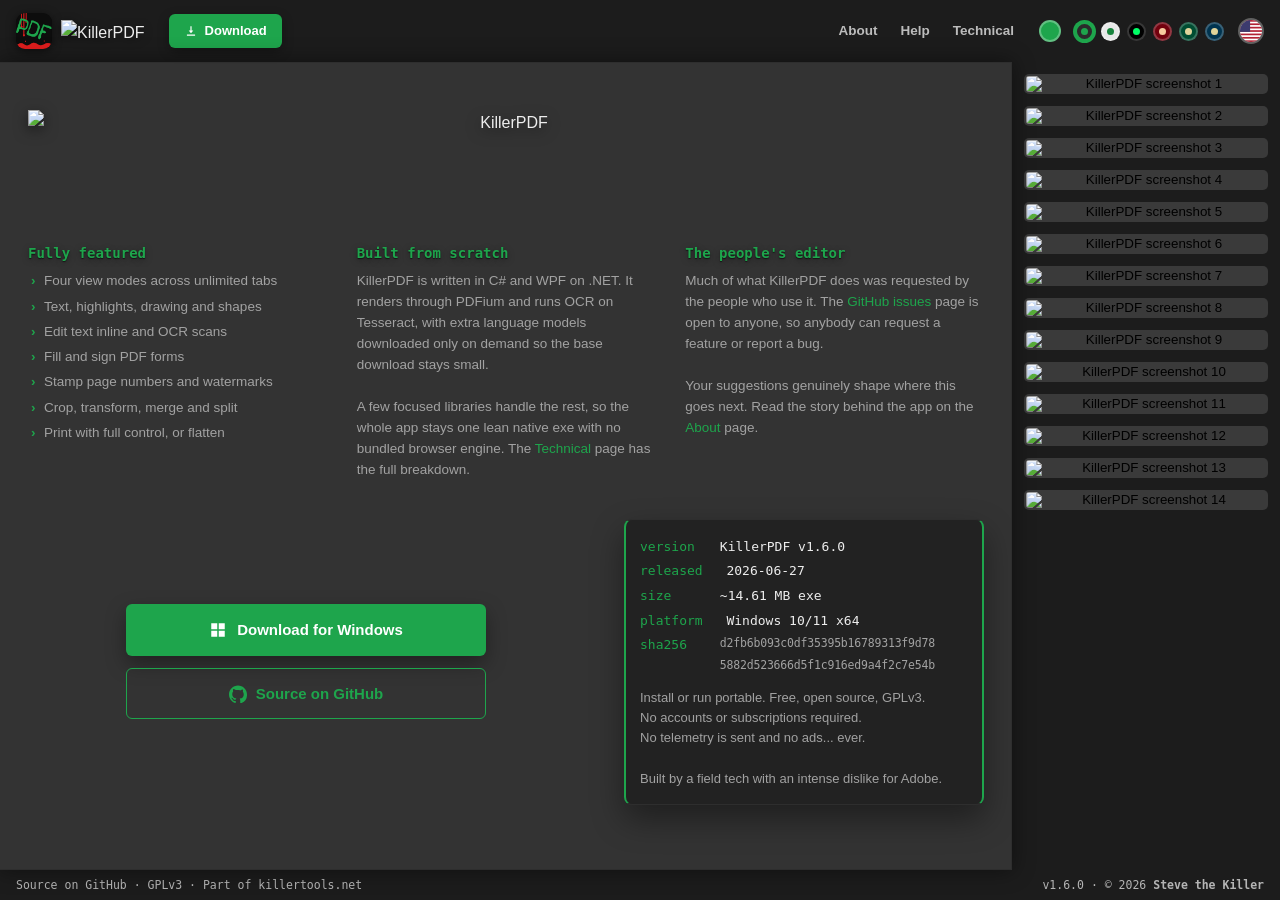
==== commit 940c2a0d: "Updated technical page with updated install folder details" ====
--- a/pdf-landing/index.html
+++ b/pdf-landing/index.html
@@ -2,6 +2,7 @@
 <html lang="en" data-theme="dark">
 <head>
 <meta charset="utf-8">
+<script>/* Apply saved theme + accent before first paint to avoid a reload flash */(function(){try{var d=document.documentElement,t=localStorage.getItem('kpdf-theme');if(t){d.setAttribute('data-theme',t);if({dark:1,light:1,hc:1}[t]){var v=localStorage.getItem('kpdf-av');if(v){var s=v.split('|');d.style.setProperty('--accent',s[0]);d.style.setProperty('--btn',s[1]);}}}}catch(e){}})();</script>
 <meta name="viewport" content="width=device-width, initial-scale=1">
 <meta name="darkreader-lock">
 <title>KillerPDF - Free, open-source PDF editor for Windows</title>
@@ -49,30 +50,34 @@
 /* Download CTA (flat) */
 .hero-cta { display: flex; flex-direction: column; align-items: flex-start; gap: 14px; flex: 1 1 260px; }
 .cta-row { display: flex; flex-direction: column; gap: 12px; align-items: center; width: 100%; }
-.download-btn { display: flex; align-items: center; justify-content: center; gap: 10px; width: 100%; max-width: 360px; background: var(--btn); color: var(--btn-text); font-size: 15px; font-weight: 700; padding: 14px 28px; border-radius: 6px; box-shadow: 0 8px 20px rgba(0,0,0,0.35); transition: filter 0.15s, transform 0.1s; }
-.download-btn:hover { filter: brightness(1.1); color: var(--btn-text); }
+.download-btn { display: flex; align-items: center; justify-content: center; gap: 10px; width: 100%; max-width: 360px; background: var(--btn); color: var(--btn-text); font-size: 15px; font-weight: 700; padding: 14px 28px; border-radius: 6px; box-shadow: 0 8px 20px rgba(0,0,0,0.35); transition: filter 0.15s, transform 0.1s, box-shadow 0.15s; }
+.download-btn:hover { filter: brightness(1.4); transform: translateY(-1px); box-shadow: 0 12px 28px rgba(0,0,0,0.5); color: var(--btn-text); }
 .download-btn:active { transform: translateY(1px); }
 .download-btn svg { width: 18px; height: 18px; fill: currentColor; }
-.gh-btn { display: flex; align-items: center; justify-content: center; gap: 9px; width: 100%; max-width: 360px; border: 1.5px solid var(--btn); color: var(--btn); background: transparent; font-size: 15px; font-weight: 700; padding: 12.5px 24px; border-radius: 6px; transition: background 0.15s, color 0.15s; }
-.gh-btn:hover { background: var(--btn); color: var(--btn-text); }
+.gh-btn { display: flex; align-items: center; justify-content: center; gap: 9px; width: 100%; max-width: 360px; border: 1.5px solid var(--accent); color: var(--accent); background: transparent; font-size: 15px; font-weight: 700; padding: 12.5px 24px; border-radius: 6px; transition: background 0.15s, color 0.15s; }
+.gh-btn:hover { background: color-mix(in srgb, var(--text) 16%, transparent); color: var(--accent); }
 .gh-btn svg { width: 18px; height: 18px; fill: currentColor; }
 .hero-blurbs { display: grid; grid-template-columns: repeat(3, 1fr); gap: 30px; max-width: 980px; margin: 28px auto 0; text-align: left; }
-.blurb h3 { font-family: Consolas, monospace; font-size: 14px; font-weight: 700; color: var(--accent); margin-bottom: 7px; text-shadow: 0 1px 2px rgba(0,0,0,0.45); }
+.blurb h3 { font-family: Consolas, monospace; font-size: 14px; font-weight: 700; color: var(--accent); margin-bottom: 7px; text-shadow: 0 1px 1px rgba(0,0,0,0.55), 0 2px 7px rgba(0,0,0,0.4); }
 .blurb p { font-size: 13.5px; color: var(--muted); line-height: 1.55; }
+.blurb-list { list-style: none; }
+.blurb-list li { font-size: 13.5px; color: var(--muted); line-height: 1.5; padding-left: 16px; position: relative; margin-bottom: 5px; }
+.blurb-list li:last-child { margin-bottom: 0; }
+.blurb-list li::before { content: "\203A"; position: absolute; left: 3px; color: var(--accent); font-weight: 700; }
 
 /* Features */
 .features { padding: 40px 0 24px; }
 .features h2 { font-size: 22px; font-weight: 700; text-align: center; margin-bottom: 26px; }
 .feature-grid { display: grid; grid-template-columns: repeat(auto-fill, minmax(230px, 1fr)); gap: 14px; }
-.feature-card { background: var(--modal); border: 1px solid var(--border); border-top: 2px solid var(--accent); border-radius: 6px; padding: 18px 20px; transition: transform 0.12s, box-shadow 0.12s; }
+.feature-card { background: var(--modal) url('grain.png') repeat; background-size: 256px 256px; border: 1px solid var(--border); border-top: 2px solid var(--tab-edge); border-radius: 6px; padding: 18px 20px; transition: transform 0.12s, box-shadow 0.12s; }
 .feature-card:hover { transform: translateY(-3px); box-shadow: 0 14px 28px rgba(0,0,0,0.4); }
-.feature-card h3 { font-size: 14px; font-weight: 700; margin-bottom: 8px; color: var(--accent); }
+.feature-card h3 { font-family: Consolas, monospace; font-size: 14px; font-weight: 700; margin-bottom: 8px; color: var(--accent); }
 .feature-card p { font-size: 13px; color: var(--muted); line-height: 1.55; }
 .feature-card code { display: inline-block; margin-top: 4px; background: var(--panel); padding: 2px 7px; border-radius: 4px; font-family: Consolas, monospace; font-size: 12px; color: var(--text); white-space: nowrap; }
 
 /* Sidebar (the app's thumbnail pane) */
 .sb-thumbs { padding: 12px; display: flex; flex-direction: column; gap: 12px; overflow-y: auto; flex: 1; }
-.sb-thumb { border: 2px solid transparent; border-radius: 5px; overflow: hidden; cursor: pointer; background: var(--panel); transition: border-color 0.15s, transform 0.12s; position: relative; }
+.sb-thumb { flex-shrink: 0; border: 2px solid transparent; border-radius: 5px; overflow: hidden; cursor: pointer; background: var(--panel); transition: border-color 0.15s, transform 0.12s; position: relative; }
 .sb-thumb:hover { transform: translateY(-2px); border-color: color-mix(in srgb, var(--accent) 50%, var(--border)); }
 .sb-thumb img { display: block; width: 100%; height: auto; }
 .sb-thumb .lbl { position: absolute; left: 0; right: 0; bottom: 0; font-size: 10px; font-family: Consolas, monospace; text-align: center; padding: 3px 0; background: rgba(0,0,0,0.6); color: #fff; }
@@ -101,12 +106,16 @@
 <div class="topbar">
 <a href="index.html" class="tb-home" title="KillerPDF">
 <img class="tb-icon" src="kp-icon.png" alt="KillerPDF" width="44" height="44">
-<svg class="wm-logo tb-wm" viewBox="0 0 4474 996" role="img" aria-label="KillerPDF"><use href="#wmg"/></svg>
+<img class="wm-logo tb-wm" src="brand/killerpdf-logo-dark-green.svg" alt="KillerPDF">
 </a>
-<span class="tb-sub" data-i18n="tagline">PDF Editor</span>
+<a class="tb-dl" href="https://github.com/SteveTheKiller/KillerPDF/releases/latest/download/KillerPDF.exe"><svg viewBox="0 0 24 24"><path d="M11 4h2v7h3l-4 5-4-5h3V4zM5 18h14v2H5z"/></svg><span data-i18n="nav_dl">Download</span></a>
 <span class="tb-spacer"></span>
+<nav class="tb-nav">
+<a href="about.html" data-i18n="nav_about">About</a>
+<a href="help.html" data-i18n="nav_help">Help</a>
+<a href="technical.html" data-i18n="nav_tech">Technical</a>
+</nav>
 <div class="tgrp" role="group" aria-label="Theme">
-<span class="tlabel" data-i18n="theme_label">theme:</span>
 <button class="swatch sw-dark"     data-theme="dark"     title="Dark"></button>
 <button class="swatch sw-light"    data-theme="light"    title="Light"></button>
 <button class="swatch sw-hc"       data-theme="hc"       title="High Contrast"></button>
@@ -114,16 +123,18 @@
 <button class="swatch sw-greed"    data-theme="greed"    title="Greed"></button>
 <button class="swatch sw-cyanotic" data-theme="cyanotic" title="Cyanotic"></button>
 </div>
-<div class="tgrp accent-switch" id="accentSwitch" role="group" aria-label="Accent color">
-<span class="tlabel" data-i18n="accent_label">accent:</span>
-<button class="acc" data-accent="green"  style="background:#1ea54c;color:#1ea54c" title="Green"></button>
+<div class="acc-fly accent-switch" id="accentSwitch">
+<button class="acc-toggle" id="accentToggle" aria-haspopup="true" aria-expanded="false" title="Accent color"></button>
+<div class="acc-pop" id="accentPop" hidden role="group" aria-label="Accent color">
+<span class="acc-pop-label" data-i18n="accent_label">accent:</span>
 <button class="acc" data-accent="red"    style="background:#DD504B;color:#DD504B" title="Red"></button>
 <button class="acc" data-accent="orange" style="background:#E8962C;color:#E8962C" title="Orange"></button>
+<button class="acc" data-accent="green"  style="background:#1EA54C;color:#1EA54C" title="Green"></button>
 <button class="acc" data-accent="teal"   style="background:#1FB8A8;color:#1FB8A8" title="Teal"></button>
 <button class="acc" data-accent="blue"   style="background:#50AEE8;color:#50AEE8" title="Blue"></button>
 <button class="acc" data-accent="purple" style="background:#B982E3;color:#B982E3" title="Purple"></button>
 </div>
-<a class="help-link" href="help.html" data-i18n="help_link">Help</a>
+</div>
 <div class="lang-switch" role="group" aria-label="Language">
 <button class="lang-toggle" id="langToggle" aria-haspopup="true" aria-expanded="false" title="Language" aria-label="Language">&#127760;</button>
 <div class="lang-menu" id="langMenu" hidden>
@@ -145,37 +156,34 @@
 <div class="content-inner">
 
 <section class="hero">
-<svg class="wm-logo" viewBox="0 0 4474 996" role="img" aria-label="KillerPDF"><use href="#wmg"/></svg>
+<img class="wm-logo" src="brand/killerpdf-logo-dark-green.svg" alt="KillerPDF">
 <div class="hero-blurbs">
-<div class="blurb"><h3 data-i18n="b1_t">Fully featured</h3><p data-i18n="b1_d">Read in four view modes across as many tabs as you need. Mark up with text, highlights, drawing, and shapes, edit text inline, OCR a scan, fill forms, sign with a digital certificate, stamp page numbers, add watermarks, crop, scale, align, transform, merge, and split. Print with full control over scale, alignment, margins, two-sided output, and N-up booklets, then flatten or export to a ZIP.</p></div>
-<div class="blurb"><h3 data-i18n="b2_t">Built from scratch</h3><p data-i18n="b2_d">KillerPDF is written in C# and WPF on .NET, and it renders through PDFium. OCR runs on Tesseract, with language models downloaded only on demand so the base download stays small.<br><br>A few focused libraries like PdfPig and PdfSharp handle the rest, keeping the whole app to one lean native exe with no bundled browser engine.</p></div>
-<div class="blurb"><h3 data-i18n="b3_t">The people's editor</h3><p data-i18n="b3_d">Much of what KillerPDF does was requested by the people who use it. The <a href="https://github.com/SteveTheKiller/KillerPDF/issues" target="_blank" rel="noopener">Github issues</a> page stays open to anyone, and you can follow <a href="https://thekiller.net" target="_blank" rel="noopener">Steve the Killer</a> on <a href="https://reddit.com/u/smilaise" target="_blank" rel="noopener">Reddit</a> and <a href="https://facebook.com/StevetheKiller" target="_blank" rel="noopener">Facebook</a> for comments and feedback.<br><br>Your suggestions genuinely shape where this goes next.</p></div>
+<div class="blurb"><h3 data-i18n="b1_t">Fully featured</h3><ul class="blurb-list" data-i18n="b1_d">
+<li>Four view modes across unlimited tabs</li>
+<li>Text, highlights, drawing and shapes</li>
+<li>Edit text inline and OCR scans</li>
+<li>Fill and sign PDF forms</li>
+<li>Stamp page numbers and watermarks</li>
+<li>Crop, transform, merge and split</li>
+<li>Print with full control, or flatten</li>
+</ul></div>
+<div class="blurb"><h3 data-i18n="b2_t">Built from scratch</h3><p data-i18n="b2_d">KillerPDF is written in C# and WPF on .NET. It renders through PDFium and runs OCR on Tesseract, with extra language models downloaded only on demand so the base download stays small.<br><br>A few focused libraries handle the rest, so the whole app stays one lean native exe with no bundled browser engine. The <a href="technical.html">Technical</a> page has the full breakdown.</p></div>
+<div class="blurb"><h3 data-i18n="b3_t">The people's editor</h3><p data-i18n="b3_d">Much of what KillerPDF does was requested by the people who use it. The <a href="https://github.com/SteveTheKiller/KillerPDF/issues" target="_blank" rel="noopener">GitHub issues</a> page is open to anyone, so anybody can request a feature or report a bug.<br><br>Your suggestions genuinely shape where this goes next. Read the story behind the app on the <a href="about.html">About</a> page.</p></div>
 </div>
 <div class="hero-grid">
-<div class="terminal">
-<div class="terminal-bar">
-<div class="terminal-dots"><span class="terminal-dot red"></span><span class="terminal-dot yellow"></span><span class="terminal-dot green"></span></div>
-<span class="terminal-title">%LOCALAPPDATA%\Programs\KillerPDF</span>
-</div>
-<div class="terminal-body">
-<span class="prompt">$</span> <span class="cmd">winget install killerpdf</span><br>
-<br>
-<span class="label">version</span>&nbsp;&nbsp; KillerPDF v1.6.0<br>
-<span class="label">platform</span>&nbsp; Windows 10/11 x64<br>
-<span class="label">size</span>&nbsp;&nbsp;&nbsp;&nbsp;&nbsp; ~14.8 MB &middot; single exe<br>
-<span class="label">sha256</span>&nbsp;&nbsp;&nbsp; <span class="hash">e3b0c44298fc1c149afbf4c8996fb92427ae41e4649b934ca495991b7852b855</span><br>
-<br>
-Install or run portable. No account. No subscription. No telemetry. No ads.<br>
-Free. Open source. GPLv3. Built by a field tech with an intense dislike for Adobe.<br>
-<br>
-<span class="prompt">$</span> <span class="cursor"></span>
-</div>
-</div>
 <div class="hero-cta">
 <div class="cta-row">
 <a href="https://github.com/SteveTheKiller/KillerPDF/releases/latest/download/KillerPDF.exe" class="download-btn"><svg viewBox="0 0 24 24"><path d="M3 3h8v8H3V3zm10 0h8v8h-8V3zM3 13h8v8H3v-8zm10 0h8v8h-8v-8z"/></svg><span data-i18n="download">Download for Windows</span></a>
 <a href="https://github.com/SteveTheKiller/KillerPDF" class="gh-btn" target="_blank" rel="noopener"><svg viewBox="0 0 24 24"><path d="M12 .5C5.37.5 0 5.87 0 12.5c0 5.29 3.44 9.77 8.2 11.36.6.11.82-.26.82-.58v-2.04c-3.34.72-4.04-1.61-4.04-1.61-.55-1.38-1.34-1.75-1.34-1.75-1.09-.74.08-.73.08-.73 1.2.08 1.84 1.24 1.84 1.24 1.07 1.84 2.81 1.31 3.5 1 .11-.78.42-1.31.76-1.61-2.67-.3-5.47-1.33-5.47-5.93 0-1.31.47-2.38 1.24-3.22-.13-.3-.54-1.52.11-3.17 0 0 1.01-.32 3.3 1.23A11.5 11.5 0 0112 6.8c1.02 0 2.05.14 3 .4 2.29-1.55 3.3-1.23 3.3-1.23.65 1.65.24 2.87.12 3.17.77.84 1.23 1.91 1.23 3.22 0 4.61-2.8 5.63-5.48 5.92.43.37.81 1.1.81 2.22v3.29c0 .32.22.7.82.58A12 12 0 0024 12.5C24 5.87 18.63.5 12 .5z"/></svg><span data-i18n="gh_btn">Source on GitHub</span></a>
 </div>
+</div>
+<div class="hero-info">
+<div class="row"><span class="k">version</span>&nbsp;<span class="v">KillerPDF v1.6.0</span></div>
+<div class="row"><span class="k">released</span>&nbsp;<span class="v">2026-06-27</span></div>
+<div class="row"><span class="k">size</span>&nbsp;<span class="v">~14.61 MB exe</span></div>
+<div class="row"><span class="k">platform</span>&nbsp;<span class="v">Windows 10/11 x64</span></div>
+<div class="row"><span class="k">sha256</span>&nbsp;<span class="v hash">d2fb6b093c0df35395b16789313f9d78<br>5882d523666d5f1c916ed9a4f2c7e54b</span></div>
+<p class="note" data-i18n="hero_note">Install or run portable. Free, open source, GPLv3.<br>No accounts or subscriptions required.<br>No telemetry is sent and no ads... ever.<br><br>Built by a field tech with an intense dislike for Adobe.</p>
 </div>
 </div>
 </section>
@@ -217,25 +225,18 @@
 <script src="kp.js"></script>
 <script>
 (function () {
-  var THEMES = ['dark','light','hc','blood','greed','cyanotic'];
-  var SHOTS = {
-    dark:     ['screenshots/6_Dark.png',          'Dark'],
-    light:    ['screenshots/5_Light.png',         'Light'],
-    hc:       ['screenshots/4_High_Contrast.png', 'High Contrast'],
-    blood:    ['screenshots/1_Blood.png',         'Blood'],
-    greed:    ['screenshots/2_Greed.png',         'Greed'],
-    cyanotic: ['screenshots/3_Cyanotic.png',      'Cyanotic']
-  };
+  var SHOTS = [];
+  for (var i = 1; i <= 14; i++) SHOTS.push('screenshots/' + (i < 10 ? '0' + i : '' + i) + '.png');
   var sbThumbs = document.getElementById('sbThumbs');
   var lightbox = document.getElementById('lightbox');
   var lightboxImg = document.getElementById('lightboxImg');
 
-  // Build the sidebar screenshot thumbnails. Click = pop out.
-  THEMES.forEach(function (t) {
+  // Build the sidebar screenshot thumbnails (scrollable, like the app). Click = pop out.
+  SHOTS.forEach(function (src, idx) {
     var b = document.createElement('button');
-    b.className = 'sb-thumb'; b.dataset.theme = t; b.title = SHOTS[t][1] + ' theme';
-    b.innerHTML = '<img src="' + SHOTS[t][0] + '" alt="' + SHOTS[t][1] + ' theme" loading="lazy"><span class="lbl">' + SHOTS[t][1] + '</span>';
-    b.addEventListener('click', function () { openLightbox(SHOTS[t][0]); });
+    b.className = 'sb-thumb'; b.title = 'Screenshot ' + (idx + 1);
+    b.innerHTML = '<img src="' + src + '" alt="KillerPDF screenshot ' + (idx + 1) + '" loading="lazy">';
+    b.addEventListener('click', function () { openLightbox(src); });
     sbThumbs.appendChild(b);
   });
 
--- a/pdf-landing/kp.css
+++ b/pdf-landing/kp.css
@@ -2,34 +2,47 @@
 *, *::before, *::after { margin: 0; padding: 0; box-sizing: border-box; }
 
 /* ---- Theme palettes (match the KillerPDF app) ---- */
-html[data-theme="dark"]     { --bg:#333333; --surface:#2b2b2b; --panel:#3a3a3a; --sidebar:#1c1c1c; --canvas:#3a3a3a; --border:#2e2e2e; --accent:#1ea54c; --accent-text:#ffffff; --text:#e0e0e0; --text2:#a0a0a0; --muted:#8b8b8b; --footer-text:#a0a0a0; --danger:#ef4444; --grain:0.5; --btn:var(--accent); --btn-text:#ffffff; --logo-pdf:var(--accent); --chrome:#222222; --modal:#1e1e1e; --fade:rgba(0,0,0,0.55); }
-html[data-theme="light"]    { --bg:#b8b8b8; --surface:#e8e8e8; --panel:#f3f3f3; --sidebar:#dcdcdc; --canvas:#b8b8b8; --border:#c0c0c0; --accent:#18843d; --accent-text:#ffffff; --text:#1a1a1a; --text2:#555555; --muted:#666666; --footer-text:#555555; --danger:#dc2626; --grain:0.4; --btn:var(--accent); --btn-text:#ffffff; --logo-pdf:var(--accent); --chrome:#dcdcdc; --modal:#ffffff; --fade:rgba(0,0,0,0.22); }
-html[data-theme="hc"]       { --bg:#000000; --surface:#0a0a0a; --panel:#141414; --sidebar:#000000; --canvas:#0d0d0d; --border:#787878; --accent:#00ff66; --accent-text:#000000; --text:#ffffff; --text2:#cccccc; --muted:#cccccc; --footer-text:#aaaaaa; --danger:#ff4444; --grain:0.3; --btn:var(--accent); --btn-text:#000000; --logo-pdf:var(--accent); --chrome:#000000; --modal:#000000; --fade:rgba(0,0,0,0.75); }
-html[data-theme="blood"]    { --bg:#4a1f20; --surface:#321416; --panel:#321416; --sidebar:#1e0a0b; --canvas:#4a1f20; --border:#361619; --accent:#ffffff; --accent-text:#450002; --text:#fffde8; --text2:#b09e9c; --muted:#f8c99e; --footer-text:#b09e9c; --danger:#ff6666; --grain:0.55; --btn:#1ea54c; --btn-text:#ffffff; --logo-pdf:#1ea54c; --chrome:#240c0d; --modal:#1e0a0b; --fade:rgba(0,0,0,0.6); }
-html[data-theme="greed"]    { --bg:#0a5234; --surface:#003824; --panel:#003824; --sidebar:#001e13; --canvas:#0a5234; --border:#07371f; --accent:#ffffff; --accent-text:#002819; --text:#fffde8; --text2:#a6a99a; --muted:#e0d49a; --footer-text:#a6a99a; --danger:#ff6666; --grain:0.55; --btn:#e6b800; --btn-text:#1a1a1a; --logo-pdf:#1ea54c; --chrome:#002115; --modal:#001e13; --fade:rgba(0,0,0,0.6); }
-html[data-theme="cyanotic"] { --bg:#0a4a6e; --surface:#002e48; --panel:#002e48; --sidebar:#001a28; --canvas:#0a4a6e; --border:#093250; --accent:#ffffff; --accent-text:#001e2e; --text:#fffde8; --text2:#9ba3ac; --muted:#e0d49a; --footer-text:#9ba3ac; --danger:#ff6666; --grain:0.55; --btn:#1ea54c; --btn-text:#ffffff; --logo-pdf:#1ea54c; --chrome:#001a28; --modal:#001624; --fade:rgba(0,0,0,0.6); }
+html[data-theme="dark"]     { --bg:#333333; --surface:#2b2b2b; --panel:#3a3a3a; --sidebar:#1c1c1c; --canvas:#3a3a3a; --border:#2e2e2e; --pane-border:#2e2e2e; --tab-edge:var(--btn); --accent:#1ea54c; --accent-text:#ffffff; --text:#ededed; --text2:#bcbcbc; --muted:#a2a2a2; --footer-text:#b4b4b4; --danger:#ef4444; --grain:0.26; --btn:var(--accent); --btn-text:#ffffff; --logo-pdf:var(--accent); --chrome:#222222; --modal:#1e1e1e; --fade:rgba(0,0,0,0.55); }
+html[data-theme="light"]    { --bg:#b8b8b8; --surface:#e8e8e8; --panel:#f3f3f3; --sidebar:#dcdcdc; --canvas:#b8b8b8; --border:#c0c0c0; --pane-border:#a8a8a8; --tab-edge:var(--btn); --accent:#18843d; --accent-text:#ffffff; --text:#1a1a1a; --text2:#555555; --muted:#666666; --footer-text:#555555; --danger:#dc2626; --grain:0.28; --btn:var(--accent); --btn-text:#ffffff; --logo-pdf:var(--accent); --chrome:#dcdcdc; --modal:#ffffff; --fade:rgba(0,0,0,0.22); }
+html[data-theme="hc"]       { --bg:#0d0d0d; --surface:#0a0a0a; --panel:#141414; --sidebar:#000000; --canvas:#0d0d0d; --border:#787878; --pane-border:#333333; --tab-edge:var(--btn); --accent:#00ff66; --accent-text:#000000; --text:#ffffff; --text2:#cccccc; --muted:#cccccc; --footer-text:#aaaaaa; --danger:#ff4444; --grain:0.08; --btn:var(--accent); --btn-text:#000000; --logo-pdf:var(--accent); --chrome:#000000; --modal:#000000; --fade:rgba(0,0,0,0.75); }
+html[data-theme="blood"]    { --bg:#4a1f20; --surface:#321416; --panel:#321416; --sidebar:#1e0a0b; --canvas:#4a1f20; --border:#361619; --pane-border:#3a1a1d; --tab-edge:rgba(255,255,255,0.27); --accent:#ffffff; --accent-text:#450002; --text:#fffde8; --text2:#b09e9c; --muted:#f8c99e; --footer-text:#b09e9c; --danger:#ff6666; --grain:0.32; --btn:#1ea54c; --btn-text:#ffffff; --logo-pdf:#1ea54c; --chrome:#240c0d; --modal:#1e0a0b; --fade:rgba(0,0,0,0.6); }
+html[data-theme="greed"]    { --bg:#0a5234; --surface:#003824; --panel:#003824; --sidebar:#001e13; --canvas:#0a5234; --border:#07371f; --pane-border:#07371f; --tab-edge:rgba(255,255,255,0.27); --accent:#ffffff; --accent-text:#002819; --text:#fffde8; --text2:#a6a99a; --muted:#e0d49a; --footer-text:#a6a99a; --danger:#ff6666; --grain:0.26; --btn:#e6b800; --btn-text:#1a1a1a; --logo-pdf:#1ea54c; --chrome:#002115; --modal:#001e13; --fade:rgba(0,0,0,0.6); }
+html[data-theme="cyanotic"] { --bg:#0a4a6e; --surface:#002e48; --panel:#002e48; --sidebar:#001a28; --canvas:#0a4a6e; --border:#093250; --pane-border:#093250; --tab-edge:rgba(255,255,255,0.27); --accent:#ffffff; --accent-text:#001e2e; --text:#fffde8; --text2:#9ba3ac; --muted:#e0d49a; --footer-text:#9ba3ac; --danger:#ff6666; --grain:0.26; --btn:#1ea54c; --btn-text:#ffffff; --logo-pdf:#1ea54c; --chrome:#001a28; --modal:#001624; --fade:rgba(0,0,0,0.6); }
 :root { --accent-dim: color-mix(in srgb, var(--accent) 16%, transparent); }
 
-html { background: var(--bg); scroll-behavior: smooth; }
-body { font-family: -apple-system, BlinkMacSystemFont, 'Segoe UI', Roboto, sans-serif; background: var(--bg); color: var(--text); line-height: 1.6; min-height: 100vh; position: relative; transition: background-color 0.2s, color 0.2s; }
-/* Film grain over the whole page, like the app's textured panels */
-body::before { content: ""; position: fixed; inset: 0; pointer-events: none; z-index: 0; background: url('grain.png') repeat; background-size: 256px 256px; mix-blend-mode: overlay; opacity: var(--grain); transition: opacity 0.2s; }
+html { background: var(--bg); height: 100%; }
+body { font-family: -apple-system, BlinkMacSystemFont, 'Segoe UI', Roboto, sans-serif; background: var(--bg); color: var(--text); line-height: 1.6; height: 100%; overflow: hidden; display: flex; flex-direction: column; position: relative; isolation: isolate; transition: background-color 0.2s, color 0.2s; }
+/* Grain: chrome bars carry their own (fixed); the document-pane grain lives on .content so it scrolls with the content. grain.png is a sparse transparent speckle (matches the app's generated texture) so it composites normally - no blend mode, no lightening. */
 body > * { position: relative; z-index: 1; }
 a { color: var(--accent); text-decoration: none; }
 a:hover { filter: brightness(1.15); }
 
 /* ---- Wordmark (rendered from the app font as SVG) ---- */
 .wm-logo { display: block; width: auto; }
+html[data-theme="light"] .wm-logo { filter: none; }
 .wm-killer { fill: currentColor; }
 .wm-pdf { fill: var(--logo-pdf); stroke: var(--logo-pdf); stroke-width: 14; stroke-linejoin: round; }
 
+/* ---- Page title kicker (sits above the wordmark on sub-pages), in the wordmark typewriter font ---- */
+@font-face {
+  font-family: 'TypewriterHead';
+  src: url('typewriter-headers.woff2') format('woff2'),
+       url('typewriter-headers.ttf') format('truetype');
+  font-weight: normal; font-style: normal; font-display: swap;
+}
+.page-title { display: block; text-align: center; font-family: 'TypewriterHead', 'Courier New', monospace; font-size: clamp(30px, 5.2vw, 48px); letter-spacing: 1px; color: var(--text); margin: 0 auto 2px; line-height: 1.1;
+  /* white version (dark / coloured themes): heavy drop shadow */
+  text-shadow: 0 3px 8px rgba(0,0,0,0.7), 0 1px 2px rgba(0,0,0,0.6); }
+/* black version (light theme): no heavy shadow */
+html[data-theme="light"] .page-title { text-shadow: none; }
+
 /* ---- Top bar (single app-style chrome bar) ---- */
-.topbar { position: sticky; top: 0; z-index: 100; display: flex; align-items: center; gap: 14px; flex-wrap: wrap; padding: 9px 16px; background: var(--chrome); }
-.topbar::before { content: ""; position: absolute; inset: 0; pointer-events: none; background: url('grain.png') repeat fixed; background-size: 256px 256px; mix-blend-mode: overlay; opacity: 0.5; }
+.topbar { position: relative; flex: 0 0 auto; z-index: 100; display: flex; align-items: center; gap: 14px; flex-wrap: wrap; min-height: 62px; padding: 9px 16px; background: var(--sidebar); }
+.topbar::before { content: ""; position: absolute; inset: 0; pointer-events: none; background: url('grain.png') repeat fixed; background-size: 256px 256px; opacity: 1; }
 .topbar > * { position: relative; z-index: 1; }
-.tb-home { display: inline-flex; align-items: center; gap: 14px; color: var(--text); }
+.tb-home { display: inline-flex; align-items: center; gap: 9px; color: var(--text); }
 .tb-home:hover { filter: none; }
-.tb-icon { width: 44px; height: 44px; border-radius: 9px; display: block; filter: drop-shadow(0 2px 5px rgba(0,0,0,0.55)); }
+.tb-icon { width: 36px; height: 36px; border-radius: 9px; display: block; filter: drop-shadow(0 2px 5px rgba(0,0,0,0.55)); }
 .tb-wm { height: 22px; filter: drop-shadow(0 2px 4px rgba(0,0,0,0.5)); }
 .tb-sub { font-size: 12px; color: var(--muted); font-family: Consolas, monospace; }
 .tb-spacer { flex: 1; }
@@ -47,7 +60,10 @@
 .acc { width: 17px; height: 17px; border-radius: 50%; cursor: pointer; border: 2px solid rgba(255,255,255,0.25); padding: 0; transition: transform 0.12s; }
 .acc:hover { transform: scale(1.18); }
 .acc[aria-pressed="true"] { border-color: #fff; box-shadow: 0 0 0 2px currentColor; }
-.accent-switch[hidden] { display: none; }
+.accent-switch[hidden] { display: inline-flex; visibility: hidden; }
+.topbar .accent-switch { order: 1; }
+.topbar .tgrp { order: 2; }
+.topbar .lang-switch { order: 3; }
 .tb-right { margin-left: auto; display: inline-flex; align-items: center; gap: 14px; }
 .icon-link { color: var(--muted); display: inline-flex; }
 .icon-link:hover { color: var(--accent); }
@@ -63,21 +79,21 @@
 .lang-item[aria-pressed="true"] { color: var(--accent); font-weight: 600; }
 
 /* ---- App body: content + right-hand sidebar ---- */
-.shell { display: grid; grid-template-columns: 1fr 268px; align-items: start; }
-.content { min-width: 0; }
-.frame-shadow { position: fixed; top: 62px; left: 0; right: 268px; bottom: 30px; pointer-events: none; z-index: 101; border: 1px solid var(--border); box-shadow: 0 0 20px 1px rgba(0,0,0,0.42); border-radius: 3px; }
+.shell { display: grid; grid-template-columns: 1fr 268px; flex: 1 1 auto; min-height: 0; overflow: hidden; }
+.content { min-width: 0; min-height: 0; overflow-y: auto; position: relative; scroll-behavior: smooth; background-image: url('grain.png'); background-repeat: repeat; background-size: 256px 256px; background-attachment: local; }
+.frame-shadow { position: fixed; top: 62px; left: 0; right: 268px; bottom: 30px; pointer-events: none; z-index: 101; border: 1px solid var(--pane-border); border-left: 0; box-shadow: 0 0 20px 1px rgba(0,0,0,0.42); border-radius: 0; }
 
 /* ---- Sidebar (the app's docked pane) ---- */
-.sidebar { position: sticky; top: 62px; align-self: start; height: calc(100vh - 92px); background: var(--chrome); display: flex; flex-direction: column; z-index: 5; }
-.sidebar::before { content: ""; position: absolute; inset: 0; pointer-events: none; background: url('grain.png') repeat fixed; background-size: 256px 256px; mix-blend-mode: overlay; opacity: 0.5; }
+.sidebar { position: relative; height: 100%; min-height: 0; background: var(--sidebar); display: flex; flex-direction: column; z-index: 5; }
+.sidebar::before { content: ""; position: absolute; inset: 0; pointer-events: none; background: url('grain.png') repeat fixed; background-size: 256px 256px; opacity: 1; }
 .sidebar > * { position: relative; z-index: 1; }
 .sb-tabs { display: flex; font-size: 11px; font-family: Consolas, monospace; letter-spacing: 0.5px; color: var(--muted); border-bottom: 1px solid var(--border); flex-shrink: 0; }
 .sb-tabs span { flex: 1; text-align: center; padding: 9px 0; }
-.sb-tabs .on { color: var(--accent); border-bottom: 2px solid var(--accent); }
+.sb-tabs .on { color: var(--accent); border-bottom: 2px solid var(--tab-edge); }
 
 /* ---- Status bar footer (matches the app) ---- */
-.statusbar { display: flex; align-items: center; justify-content: space-between; gap: 16px; padding: 6px 16px; background: var(--chrome); font-family: Consolas, monospace; font-size: 11.5px; color: var(--footer-text); position: sticky; bottom: 0; z-index: 10; }
-.statusbar::after { content: ""; position: absolute; inset: 0; pointer-events: none; background: url('grain.png') repeat fixed; background-size: 256px 256px; mix-blend-mode: overlay; opacity: 0.5; }
+.statusbar { display: flex; align-items: center; justify-content: space-between; gap: 16px; padding: 6px 16px; background: var(--sidebar); font-family: Consolas, monospace; font-size: 11.5px; color: var(--footer-text); position: relative; flex: 0 0 auto; z-index: 10; }
+.statusbar::after { content: ""; position: absolute; inset: 0; pointer-events: none; background: url('grain.png') repeat fixed; background-size: 256px 256px; opacity: 1; }
 .statusbar > * { position: relative; z-index: 1; }
 .statusbar a { color: var(--footer-text); }
 .statusbar a:hover { color: var(--accent); }
@@ -95,14 +111,105 @@
 .lightbox[hidden] { display: none; }
 .lightbox img { max-width: 100%; max-height: 100%; border-radius: 6px; box-shadow: 0 24px 60px rgba(0,0,0,0.6); border: 1px solid rgba(255,255,255,0.1); }
 
-* { scrollbar-width: thin; scrollbar-color: color-mix(in srgb, var(--accent) 50%, transparent) transparent; }
+/* Opaque track + thumb so the pane grain can't show through the scrollbar */
+* { scrollbar-width: thin; scrollbar-color: color-mix(in srgb, var(--accent) 60%, var(--bg)) var(--bg); }
 ::-webkit-scrollbar { width: 7px; height: 7px; }
-::-webkit-scrollbar-thumb { background: color-mix(in srgb, var(--accent) 45%, transparent); border-radius: 4px; }
+::-webkit-scrollbar-track { background: var(--bg); }
+::-webkit-scrollbar-thumb { background: color-mix(in srgb, var(--accent) 55%, var(--bg)); border-radius: 4px; }
 ::-webkit-scrollbar-thumb:hover { background: var(--accent); }
 
 @media (max-width: 900px) {
-  .shell { grid-template-columns: 1fr; }
-  .sidebar { position: static; height: auto; border-left: 0; border-top: 1px solid var(--border); }
+  html, body { height: auto; overflow: visible; display: block; }
+  .shell { grid-template-columns: 1fr; overflow: visible; }
+  .content { overflow: visible; min-height: 0; }
+  .sidebar { position: static; height: auto; overflow: visible; border-left: 0; border-top: 1px solid var(--border); }
   .topbar { gap: 10px; }
   .frame-shadow { display: none; }
 }
+
+/* ============ Header nav + appearance flyout (shared) ============ */
+.tb-nav { display: inline-flex; align-items: center; gap: 1px; }
+.tb-nav a { color: var(--text2); font-size: 13.5px; font-weight: 600; padding: 6px 11px; border-radius: 6px; }
+.tb-nav a:hover { color: var(--text); background: color-mix(in srgb, var(--accent) 12%, transparent); filter: none; }
+.tb-nav a.on { color: var(--accent); }
+
+/* Header download button */
+.tb-dl { display: inline-flex; align-items: center; gap: 7px; margin-left: 10px; background: var(--btn); color: var(--btn-text); font-size: 13px; font-weight: 700; padding: 7px 15px; border-radius: 6px; box-shadow: 0 4px 12px rgba(0,0,0,0.3); }
+.tb-dl:hover { filter: brightness(1.1); color: var(--btn-text); }
+.tb-dl svg { width: 14px; height: 14px; fill: currentColor; }
+
+/* Accent flyout: one dot in the header opens a small popup of accents */
+.acc-fly { position: relative; display: inline-flex; align-items: center; }
+.acc-fly[hidden] { display: inline-flex; visibility: hidden; }
+.acc-toggle { width: 22px; height: 22px; border-radius: 50%; border: 2px solid rgba(255,255,255,0.3); background: var(--accent); cursor: pointer; padding: 0; transition: transform 0.12s, border-color 0.12s; }
+.acc-toggle:hover { transform: scale(1.12); border-color: var(--accent); }
+.acc-pop { position: absolute; top: 152%; right: 0; background: var(--modal); border: 1px solid var(--border); border-radius: 9px; padding: 9px 11px; box-shadow: 0 12px 28px rgba(0,0,0,0.5); z-index: 110; display: flex; gap: 9px; align-items: center; }
+.acc-pop[hidden] { display: none; }
+.acc-pop .acc-pop-label { font-size: 11px; font-family: Consolas, monospace; color: var(--muted); margin-right: 1px; }
+
+/* ============ Landing hero info block (replaces the terminal) ============ */
+.hero-info { background: color-mix(in srgb, var(--modal) 80%, transparent) url('grain.png') repeat; background-size: 256px 256px; -webkit-backdrop-filter: blur(3px); backdrop-filter: blur(3px); border: 1px solid var(--border); border-left: 2px solid var(--tab-edge); border-right: 2px solid var(--tab-edge); border-radius: 8px; box-shadow: 0 14px 32px rgba(0,0,0,0.4); padding: 15px 14px; font-family: Consolas, monospace; font-size: 13px; line-height: 1.9; flex: 0 1 360px; min-width: 308px; }
+.hero-info .row { display: flex; gap: 8px; }
+.hero-info .k { color: var(--accent); min-width: 56px; }
+.hero-info .v { color: var(--text); }
+.hero-info .hash { color: var(--muted); white-space: nowrap; font-size: 11.5px; letter-spacing: -0.2px; }
+.hero-info .note { margin-top: 11px; font-family: -apple-system, BlinkMacSystemFont, 'Segoe UI', sans-serif; font-size: 13px; line-height: 1.55; color: var(--muted); }
+
+/* ============ About page ============ */
+.about-card { background: var(--modal) url('grain.png') repeat; background-size: 256px 256px; border: 1px solid var(--border); border-radius: 10px; padding: 22px 24px; margin-bottom: 18px; }
+.about-card h2 { font-size: 19px; font-weight: 700; margin-bottom: 12px; color: var(--text); }
+.about-card p { color: var(--muted); font-size: 14.5px; line-height: 1.7; margin-bottom: 11px; }
+.about-card p:last-child { margin-bottom: 0; }
+.about-card b { color: var(--text); }
+.about-card a { color: var(--accent); font-weight: 600; }
+.about-quote { border-left: 3px solid var(--accent); padding: 4px 0 4px 16px; margin: 4px 0 14px; color: var(--text2); font-style: italic; font-size: 15px; }
+.contact-grid { display: grid; grid-template-columns: repeat(auto-fill, minmax(210px, 1fr)); gap: 10px; margin-top: 4px; }
+.contact-grid a { display: flex; align-items: center; gap: 10px; background: var(--panel); border: 1px solid var(--border); border-radius: 8px; padding: 11px 14px; color: var(--text); font-size: 13.5px; font-weight: 600; transition: border-color 0.15s, transform 0.1s; }
+.contact-grid a:hover { border-color: color-mix(in srgb, var(--accent) 55%, var(--border)); transform: translateY(-2px); filter: none; }
+.contact-grid svg { width: 18px; height: 18px; fill: var(--accent); flex-shrink: 0; }
+.contact-grid .sub { display: block; font-size: 11px; font-weight: 400; color: var(--muted); font-family: Consolas, monospace; }
+
+/* ============ Technical page ============ */
+.tech-sec { margin-bottom: 30px; scroll-margin-top: 74px; }
+.tech-sec h2 { font-size: 21px; font-weight: 700; margin: 6px 0 12px; color: var(--text); }
+.tech-sec h3 { font-family: Consolas, monospace; font-size: 14px; font-weight: 700; color: var(--accent); margin: 16px 0 7px; }
+.tech-sec p { color: var(--muted); font-size: 14px; line-height: 1.7; margin-bottom: 11px; }
+.tech-sec b { color: var(--text); }
+.tech-sec a { color: var(--accent); font-weight: 600; }
+.codeblock { background: var(--panel); border: 1px solid var(--border); border-left: 2px solid var(--accent); border-radius: 7px; padding: 13px 16px; margin: 10px 0 14px; font-family: Consolas, monospace; font-size: 12.5px; line-height: 1.7; color: var(--text); white-space: pre-wrap; overflow-x: auto; }
+.codeblock .cm { color: var(--muted); }
+.spec-table { width: 100%; border-collapse: collapse; margin: 6px 0 14px; font-size: 13px; }
+.spec-table th { text-align: left; background: var(--accent); color: var(--accent-text); padding: 7px 12px; font-weight: 700; }
+.spec-table td { padding: 7px 12px; border-bottom: 1px solid var(--border); color: var(--muted); }
+.spec-table td:first-child { color: var(--text); font-weight: 600; width: 42%; }
+.spec-table tr:nth-child(even) td { background: color-mix(in srgb, var(--panel) 50%, transparent); }
+/* Dark themes: the panel tint merges into the page, so use a distinctly darker stripe (like the app's bars) */
+html[data-theme="dark"] .spec-table tr:nth-child(even) td { background: #262626; }
+html[data-theme="hc"]   .spec-table tr:nth-child(even) td { background: #050505; }
+
+@media (max-width: 900px) {
+  .tb-nav a { padding: 6px 8px; font-size: 13px; }
+  .hero-info { flex: 1 1 auto; min-width: 0; }
+}
+
+/* ---- Accent bar: drops down under the toolbar when a base theme is picked (like the app's annotate bars) ---- */
+.accent-bar { position: fixed; left: 0; right: 0; top: 62px; z-index: 102; display: flex; justify-content: center; pointer-events: none; opacity: 0; transform: translateY(-12px); transition: opacity 0.18s ease, transform 0.18s ease; }
+.accent-bar.show { opacity: 1; transform: translateY(0); }
+.accent-bar .pill { position: relative; overflow: hidden; pointer-events: auto; display: inline-flex; align-items: center; gap: 11px; background: var(--surface); border: 1px solid var(--border); border-radius: 3px; padding: 8px 13px; box-shadow: 0 0 18px 1px rgba(0,0,0,0.45), 0 14px 30px rgba(0,0,0,0.5); }
+.accent-bar .pill::before { content: ""; position: absolute; inset: 0; pointer-events: none; background: url('grain.png') repeat; background-size: 256px 256px; opacity: 1; border-radius: inherit; }
+.accent-bar .pill > * { position: relative; z-index: 1; }
+.accent-bar .pill .grip { width: 9px; height: 18px; background-image: radial-gradient(var(--muted) 1.1px, transparent 1.4px); background-size: 4.5px 6px; background-position: 0 1px; opacity: 0.55; cursor: grab; }
+.accent-bar .pill .grip:active { cursor: grabbing; }
+.accent-bar:not(.show) .pill { pointer-events: none; }
+.accent-bar .pill .lbl { font-family: Consolas, monospace; font-size: 12px; color: var(--muted); letter-spacing: 0.5px; }
+.accent-bar .pill .acc { width: 19px; height: 19px; }
+.accent-bar .pill .x { cursor: pointer; color: var(--muted); font-size: 17px; line-height: 1; background: none; border: 0; padding: 0 2px; margin-left: 3px; }
+.accent-bar .pill .x:hover { color: var(--text); }
+
+/* Light theme: darken inline text links so they read clearly (not the styled buttons/cards) */
+html[data-theme="light"] .content p a, html[data-theme="light"] .content li a { color: var(--btn); }
+html[data-theme="light"] .content p a:hover, html[data-theme="light"] .content li a:hover { filter: brightness(1.12); }
+
+/* More depth on the section/category headers */
+.about-card h2, .tech-sec h2 { text-shadow: 0 1px 1px rgba(0,0,0,0.45), 0 2px 6px rgba(0,0,0,0.32); }
+.tech-sec h3 { text-shadow: 0 1px 2px rgba(0,0,0,0.4); }
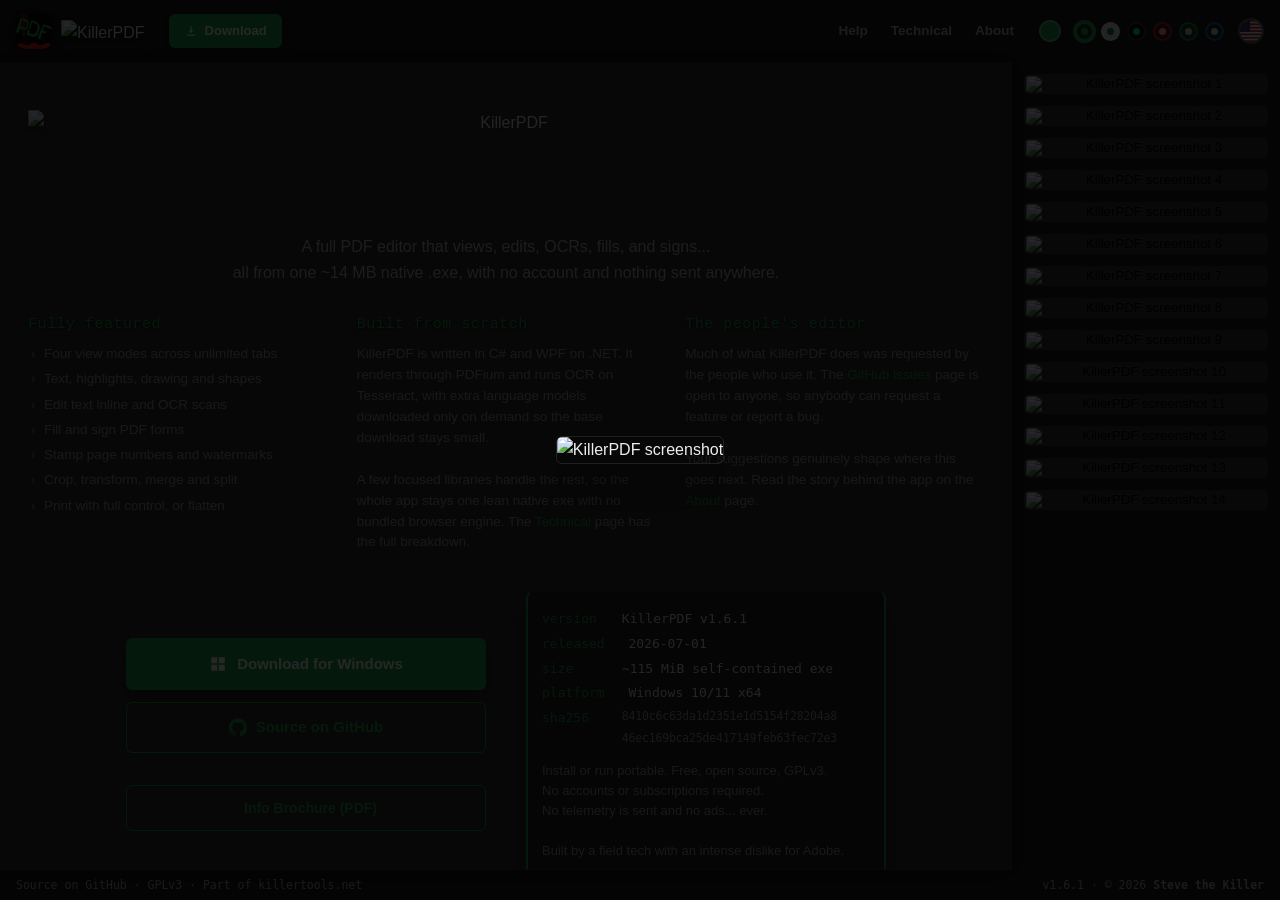
==== commit a8af98be: "feat: add AI PDF chat OCR and Markdown notes" ====
--- a/pdf-landing/index.html
+++ b/pdf-landing/index.html
@@ -3,25 +3,27 @@
 <head>
 <meta charset="utf-8">
 <script>/* Apply saved theme + accent before first paint to avoid a reload flash */(function(){try{var d=document.documentElement,t=localStorage.getItem('kpdf-theme');if(t){d.setAttribute('data-theme',t);if({dark:1,light:1,hc:1}[t]){var v=localStorage.getItem('kpdf-av');if(v){var s=v.split('|');d.style.setProperty('--accent',s[0]);d.style.setProperty('--btn',s[1]);}}}}catch(e){}})();</script>
+<link rel="preload" href="killerfont.woff2" as="font" type="font/woff2" crossorigin>
 <meta name="viewport" content="width=device-width, initial-scale=1">
 <meta name="darkreader-lock">
 <title>KillerPDF - Free, open-source PDF editor for Windows</title>
+<link rel="canonical" href="https://killerpdf.net/">
 <meta name="description" content="One exe. Install or run portable - no account, no subscription, no telemetry. Local PDF editor. GPLv3.">
 <link rel="icon" type="image/x-icon" href="kp-icon.ico">
 <meta property="og:type" content="website">
-<meta property="og:url" content="https://pdf.killertools.net/">
+<meta property="og:url" content="https://killerpdf.net/">
 <meta property="og:title" content="KillerPDF - Free, open-source PDF editor for Windows">
 <meta property="og:description" content="One exe. Install or run portable - no account, no subscription, no telemetry. Local PDF editor. GPLv3.">
-<meta property="og:image" content="https://pdf.killertools.net/og-image.png">
+<meta property="og:image" content="https://killerpdf.net/og-image.png">
 <meta property="og:image:width" content="1200">
 <meta property="og:image:height" content="630">
 <meta property="og:image:type" content="image/png">
 <meta name="twitter:card" content="summary_large_image">
 <meta name="twitter:title" content="KillerPDF - Free, open-source PDF editor for Windows">
 <meta name="twitter:description" content="One exe. Install or run portable - no account, no subscription, no telemetry. Local PDF editor. GPLv3.">
-<meta name="twitter:image" content="https://pdf.killertools.net/og-image.png">
+<meta name="twitter:image" content="https://killerpdf.net/og-image.png">
 <script defer src="https://koya.thekiller.net/script.js" data-website-id="4036b11d-f6c0-4254-b448-933d3e38b0cb"></script>
-<link rel="stylesheet" href="kp.css">
+<link rel="stylesheet" href="kp.css?v=9">
 <style>
 /* ---- Page-specific (landing) ---- */
 .content-inner { max-width: 1100px; margin: 0 auto; padding: 0 28px 50px; }
@@ -30,7 +32,7 @@
 .hero { padding: 48px 0 30px; text-align: center; }
 .hero .wm-logo { height: clamp(54px, 10vw, 104px); margin: 0 auto; filter: drop-shadow(0 4px 7px rgba(0,0,0,0.5)); }
 .hero .tagline { margin: 20px auto 0; max-width: 600px; font-size: 16px; color: var(--text2); }
-.hero-grid { display: flex; flex-wrap: wrap; gap: 30px 40px; align-items: center; margin: 38px auto 0; max-width: 980px; text-align: left; }
+.hero-grid { display: flex; flex-wrap: wrap; gap: 30px 40px; align-items: center; justify-content: center; margin: 38px auto 0; max-width: 980px; text-align: left; }
 
 /* Terminal (flat, no glow) */
 .terminal { background: #161616; border: 1px solid var(--border); border-radius: 8px; overflow: hidden; box-shadow: 0 16px 36px rgba(0,0,0,0.45); flex: 0 1 auto; width: max-content; max-width: 100%; }
@@ -48,7 +50,7 @@
 @keyframes blink { 50% { opacity: 0; } }
 
 /* Download CTA (flat) */
-.hero-cta { display: flex; flex-direction: column; align-items: flex-start; gap: 14px; flex: 1 1 260px; }
+.hero-cta { display: flex; flex-direction: column; align-items: flex-start; gap: 14px; flex: 0 1 360px; }
 .cta-row { display: flex; flex-direction: column; gap: 12px; align-items: center; width: 100%; }
 .download-btn { display: flex; align-items: center; justify-content: center; gap: 10px; width: 100%; max-width: 360px; background: var(--btn); color: var(--btn-text); font-size: 15px; font-weight: 700; padding: 14px 28px; border-radius: 6px; box-shadow: 0 8px 20px rgba(0,0,0,0.35); transition: filter 0.15s, transform 0.1s, box-shadow 0.15s; }
 .download-btn:hover { filter: brightness(1.4); transform: translateY(-1px); box-shadow: 0 12px 28px rgba(0,0,0,0.5); color: var(--btn-text); }
@@ -57,8 +59,11 @@
 .gh-btn { display: flex; align-items: center; justify-content: center; gap: 9px; width: 100%; max-width: 360px; border: 1.5px solid var(--accent); color: var(--accent); background: transparent; font-size: 15px; font-weight: 700; padding: 12.5px 24px; border-radius: 6px; transition: background 0.15s, color 0.15s; }
 .gh-btn:hover { background: color-mix(in srgb, var(--text) 16%, transparent); color: var(--accent); }
 .gh-btn svg { width: 18px; height: 18px; fill: currentColor; }
+.brochure-btn { display: flex; align-items: center; justify-content: center; gap: 9px; width: 100%; max-width: 360px; margin-top: 20px; border: 1.5px solid var(--accent); color: var(--accent); background: transparent; font-size: 14px; font-weight: 700; padding: 11px 24px; border-radius: 6px; transition: background 0.15s, color 0.15s, border-color 0.15s; }
+.brochure-btn:hover { background: color-mix(in srgb, var(--text) 16%, transparent); color: var(--accent); }
+.brochure-btn img { height: 18px; width: auto; display: block; }
 .hero-blurbs { display: grid; grid-template-columns: repeat(3, 1fr); gap: 30px; max-width: 980px; margin: 28px auto 0; text-align: left; }
-.blurb h3 { font-family: Consolas, monospace; font-size: 14px; font-weight: 700; color: var(--accent); margin-bottom: 7px; text-shadow: 0 1px 1px rgba(0,0,0,0.55), 0 2px 7px rgba(0,0,0,0.4); }
+.blurb h3 { font-family: 'TypewriterHead', 'Courier New', monospace; font-size: 15px; font-weight: normal; letter-spacing: .5px; color: var(--accent); margin-bottom: 7px; text-shadow: 0 2px 5px rgba(0,0,0,0.55), 0 1px 2px rgba(0,0,0,0.5); }
 .blurb p { font-size: 13.5px; color: var(--muted); line-height: 1.55; }
 .blurb-list { list-style: none; }
 .blurb-list li { font-size: 13.5px; color: var(--muted); line-height: 1.5; padding-left: 16px; position: relative; margin-bottom: 5px; }
@@ -67,11 +72,12 @@
 
 /* Features */
 .features { padding: 40px 0 24px; }
-.features h2 { font-size: 22px; font-weight: 700; text-align: center; margin-bottom: 26px; }
+.features h2 { font-family: 'TypewriterHead', 'Courier New', monospace; font-size: 24px; font-weight: normal; letter-spacing: .5px; color: var(--text); text-align: center; margin-bottom: 26px; }
 .feature-grid { display: grid; grid-template-columns: repeat(auto-fill, minmax(230px, 1fr)); gap: 14px; }
-.feature-card { background: var(--modal) url('grain.png') repeat; background-size: 256px 256px; border: 1px solid var(--border); border-top: 2px solid var(--tab-edge); border-radius: 6px; padding: 18px 20px; transition: transform 0.12s, box-shadow 0.12s; }
-.feature-card:hover { transform: translateY(-3px); box-shadow: 0 14px 28px rgba(0,0,0,0.4); }
-.feature-card h3 { font-family: Consolas, monospace; font-size: 14px; font-weight: 700; margin-bottom: 8px; color: var(--accent); }
+.feature-card { background: var(--modal) url('grain.png') repeat; background-size: 256px 256px; border: 1px solid var(--pane-border); border-top: 2px solid var(--tab-edge); border-radius: 6px; padding: 18px 20px; transition: transform 0.12s, box-shadow 0.12s, border-color 0.12s; }
+.feature-card:hover { transform: translateY(-3px); box-shadow: 0 14px 28px rgba(0,0,0,0.4); border-right-color: var(--dragline); border-bottom-color: var(--dragline); border-left-color: var(--dragline); }
+.feature-card h3 { font-family: 'TypewriterHead', 'Courier New', monospace; font-size: 15px; font-weight: normal; letter-spacing: .5px; margin-bottom: 8px; color: var(--accent); text-shadow: 0 2px 5px rgba(0,0,0,0.55), 0 1px 2px rgba(0,0,0,0.5); }
+html[data-theme="light"] .blurb h3, html[data-theme="light"] .feature-card h3 { text-shadow: none; }
 .feature-card p { font-size: 13px; color: var(--muted); line-height: 1.55; }
 .feature-card code { display: inline-block; margin-top: 4px; background: var(--panel); padding: 2px 7px; border-radius: 4px; font-family: Consolas, monospace; font-size: 12px; color: var(--text); white-space: nowrap; }
 
@@ -90,9 +96,16 @@
   .terminal-body { font-size: 12px; }
   .hero-blurbs { grid-template-columns: 1fr; gap: 22px; }
   .feature-grid { grid-template-columns: 1fr; }
-  .hero-cta { align-items: center; text-align: center; }
-  .sb-thumbs { flex-direction: row; overflow-x: auto; }
-  .sb-thumb { min-width: 150px; }
+  .hero-cta { flex: 0 0 auto; order: 1; align-items: center; text-align: center; }
+  .hero-info { order: 0; }
+  .sb-thumbs { flex-direction: row; overflow-x: auto; overflow-y: hidden; -webkit-overflow-scrolling: touch; }
+  .sb-thumb { flex: 0 0 auto; width: 240px; min-width: 240px; }
+}
+@media (max-width: 560px) {
+  .hero { padding: 28px 0 22px; }
+  .hero .tagline { font-size: 15px; }
+  .features { padding: 28px 0 18px; }
+  .features h2 { font-size: 20px; margin-bottom: 20px; }
 }
 </style>
 </head>
@@ -111,9 +124,9 @@
 <a class="tb-dl" href="https://github.com/SteveTheKiller/KillerPDF/releases/latest/download/KillerPDF.exe"><svg viewBox="0 0 24 24"><path d="M11 4h2v7h3l-4 5-4-5h3V4zM5 18h14v2H5z"/></svg><span data-i18n="nav_dl">Download</span></a>
 <span class="tb-spacer"></span>
 <nav class="tb-nav">
-<a href="about.html" data-i18n="nav_about">About</a>
 <a href="help.html" data-i18n="nav_help">Help</a>
 <a href="technical.html" data-i18n="nav_tech">Technical</a>
+<a href="about.html" data-i18n="nav_about">About</a>
 </nav>
 <div class="tgrp" role="group" aria-label="Theme">
 <button class="swatch sw-dark"     data-theme="dark"     title="Dark"></button>
@@ -139,13 +152,13 @@
 <button class="lang-toggle" id="langToggle" aria-haspopup="true" aria-expanded="false" title="Language" aria-label="Language">&#127760;</button>
 <div class="lang-menu" id="langMenu" hidden>
 <button class="lang-item" data-lang="en">English</button>
+<button class="lang-item" data-lang="bn">&#2476;&#2494;&#2434;&#2482;&#2494;</button>
+<button class="lang-item" data-lang="de">Deutsch</button>
 <button class="lang-item" data-lang="es">Espanol</button>
-<button class="lang-item" data-lang="de">Deutsch</button>
 <button class="lang-item" data-lang="fr">Francais</button>
 <button class="lang-item" data-lang="tr">Turkce</button>
+<button class="lang-item" data-lang="zh-cn">&#20013;&#25991; (&#31616;&#20307;)</button>
 <button class="lang-item" data-lang="zh">&#20013;&#25991; (&#32321;&#39636;)</button>
-<button class="lang-item" data-lang="zh-cn">&#20013;&#25991; (&#31616;&#20307;)</button>
-<button class="lang-item" data-lang="bn">&#2476;&#2494;&#2434;&#2482;&#2494;</button>
 </div>
 </div>
 </div>
@@ -157,6 +170,7 @@
 
 <section class="hero">
 <img class="wm-logo" src="brand/killerpdf-logo-dark-green.svg" alt="KillerPDF">
+<p class="tagline" data-i18n="tagline">A full PDF editor that views, edits, OCRs, fills, and signs...<br>all from one ~14 MB native .exe, with no account and nothing sent anywhere.</p>
 <div class="hero-blurbs">
 <div class="blurb"><h3 data-i18n="b1_t">Fully featured</h3><ul class="blurb-list" data-i18n="b1_d">
 <li>Four view modes across unlimited tabs</li>
@@ -175,14 +189,15 @@
 <div class="cta-row">
 <a href="https://github.com/SteveTheKiller/KillerPDF/releases/latest/download/KillerPDF.exe" class="download-btn"><svg viewBox="0 0 24 24"><path d="M3 3h8v8H3V3zm10 0h8v8h-8V3zM3 13h8v8H3v-8zm10 0h8v8h-8v-8z"/></svg><span data-i18n="download">Download for Windows</span></a>
 <a href="https://github.com/SteveTheKiller/KillerPDF" class="gh-btn" target="_blank" rel="noopener"><svg viewBox="0 0 24 24"><path d="M12 .5C5.37.5 0 5.87 0 12.5c0 5.29 3.44 9.77 8.2 11.36.6.11.82-.26.82-.58v-2.04c-3.34.72-4.04-1.61-4.04-1.61-.55-1.38-1.34-1.75-1.34-1.75-1.09-.74.08-.73.08-.73 1.2.08 1.84 1.24 1.84 1.24 1.07 1.84 2.81 1.31 3.5 1 .11-.78.42-1.31.76-1.61-2.67-.3-5.47-1.33-5.47-5.93 0-1.31.47-2.38 1.24-3.22-.13-.3-.54-1.52.11-3.17 0 0 1.01-.32 3.3 1.23A11.5 11.5 0 0112 6.8c1.02 0 2.05.14 3 .4 2.29-1.55 3.3-1.23 3.3-1.23.65 1.65.24 2.87.12 3.17.77.84 1.23 1.91 1.23 3.22 0 4.61-2.8 5.63-5.48 5.92.43.37.81 1.1.81 2.22v3.29c0 .32.22.7.82.58A12 12 0 0024 12.5C24 5.87 18.63.5 12 .5z"/></svg><span data-i18n="gh_btn">Source on GitHub</span></a>
+<a href="https://github.com/SteveTheKiller/KillerPDF/raw/main/KillerPDF.pdf" class="brochure-btn" target="_blank" rel="noopener"><img src="brand/brochure-doc.png" alt=""><span data-i18n="brochure_btn">Info Brochure (PDF)</span></a>
 </div>
 </div>
 <div class="hero-info">
-<div class="row"><span class="k">version</span>&nbsp;<span class="v">KillerPDF v1.6.0</span></div>
-<div class="row"><span class="k">released</span>&nbsp;<span class="v">2026-06-27</span></div>
-<div class="row"><span class="k">size</span>&nbsp;<span class="v">~14.61 MB exe</span></div>
+<div class="row"><span class="k">version</span>&nbsp;<span class="v">KillerPDF v1.6.1</span></div>
+<div class="row"><span class="k">released</span>&nbsp;<span class="v">2026-07-01</span></div>
+<div class="row"><span class="k">size</span>&nbsp;<span class="v">~115 MiB self-contained exe</span></div>
 <div class="row"><span class="k">platform</span>&nbsp;<span class="v">Windows 10/11 x64</span></div>
-<div class="row"><span class="k">sha256</span>&nbsp;<span class="v hash">d2fb6b093c0df35395b16789313f9d78<br>5882d523666d5f1c916ed9a4f2c7e54b</span></div>
+<div class="row"><span class="k">sha256</span>&nbsp;<span class="v hash">8410c6c63da1d2351e1d5154f28204a8<br>46ec169bca25de417149feb63fec72e3</span></div>
 <p class="note" data-i18n="hero_note">Install or run portable. Free, open source, GPLv3.<br>No accounts or subscriptions required.<br>No telemetry is sent and no ads... ever.<br><br>Built by a field tech with an intense dislike for Adobe.</p>
 </div>
 </div>
@@ -216,13 +231,14 @@
 
 <footer class="statusbar">
 <span class="left"><a href="https://github.com/SteveTheKiller/KillerPDF" target="_blank" rel="noopener" data-i18n="footer_src">Source on GitHub</a> &middot; GPLv3 &middot; Part of <a href="https://killertools.net" target="_blank" rel="noopener">killertools.net</a></span>
-<span class="right"><span id="verEgg" title="click me">v1.6.0</span> &middot; &copy; 2026 <b><a href="https://thekiller.net" target="_blank" rel="noopener">Steve the Killer</a></b></span>
+<span class="right"><span id="verEgg" title="click me">v1.6.1</span> &middot; &copy; 2026 <b><a href="https://thekiller.net" target="_blank" rel="noopener">Steve the Killer</a></b></span>
 </footer>
 
-<div class="lightbox" id="lightbox" hidden><img id="lightboxImg" src="" alt="KillerPDF screenshot"></div>
+<div class="lightbox" id="lightbox"><img id="lightboxImg" src="" alt="KillerPDF screenshot"></div>
 <div class="egg-toast" id="eggToast"></div>
 
-<script src="kp.js"></script>
+<script src="kp-i18n.js?v=1"></script>
+<script src="kp.js?v=3"></script>
 <script>
 (function () {
   var SHOTS = [];
@@ -240,9 +256,9 @@
     sbThumbs.appendChild(b);
   });
 
-  function openLightbox(src) { lightboxImg.src = src; lightbox.hidden = false; }
-  lightbox.addEventListener('click', function () { lightbox.hidden = true; });
-  document.addEventListener('keydown', function (e) { if (e.key === 'Escape') lightbox.hidden = true; });
+  function openLightbox(src) { lightboxImg.src = src; lightbox.classList.add('show'); }
+  lightbox.addEventListener('click', function () { lightbox.classList.remove('show'); });
+  document.addEventListener('keydown', function (e) { if (e.key === 'Escape') lightbox.classList.remove('show'); });
 })();
 </script>
 </body>
